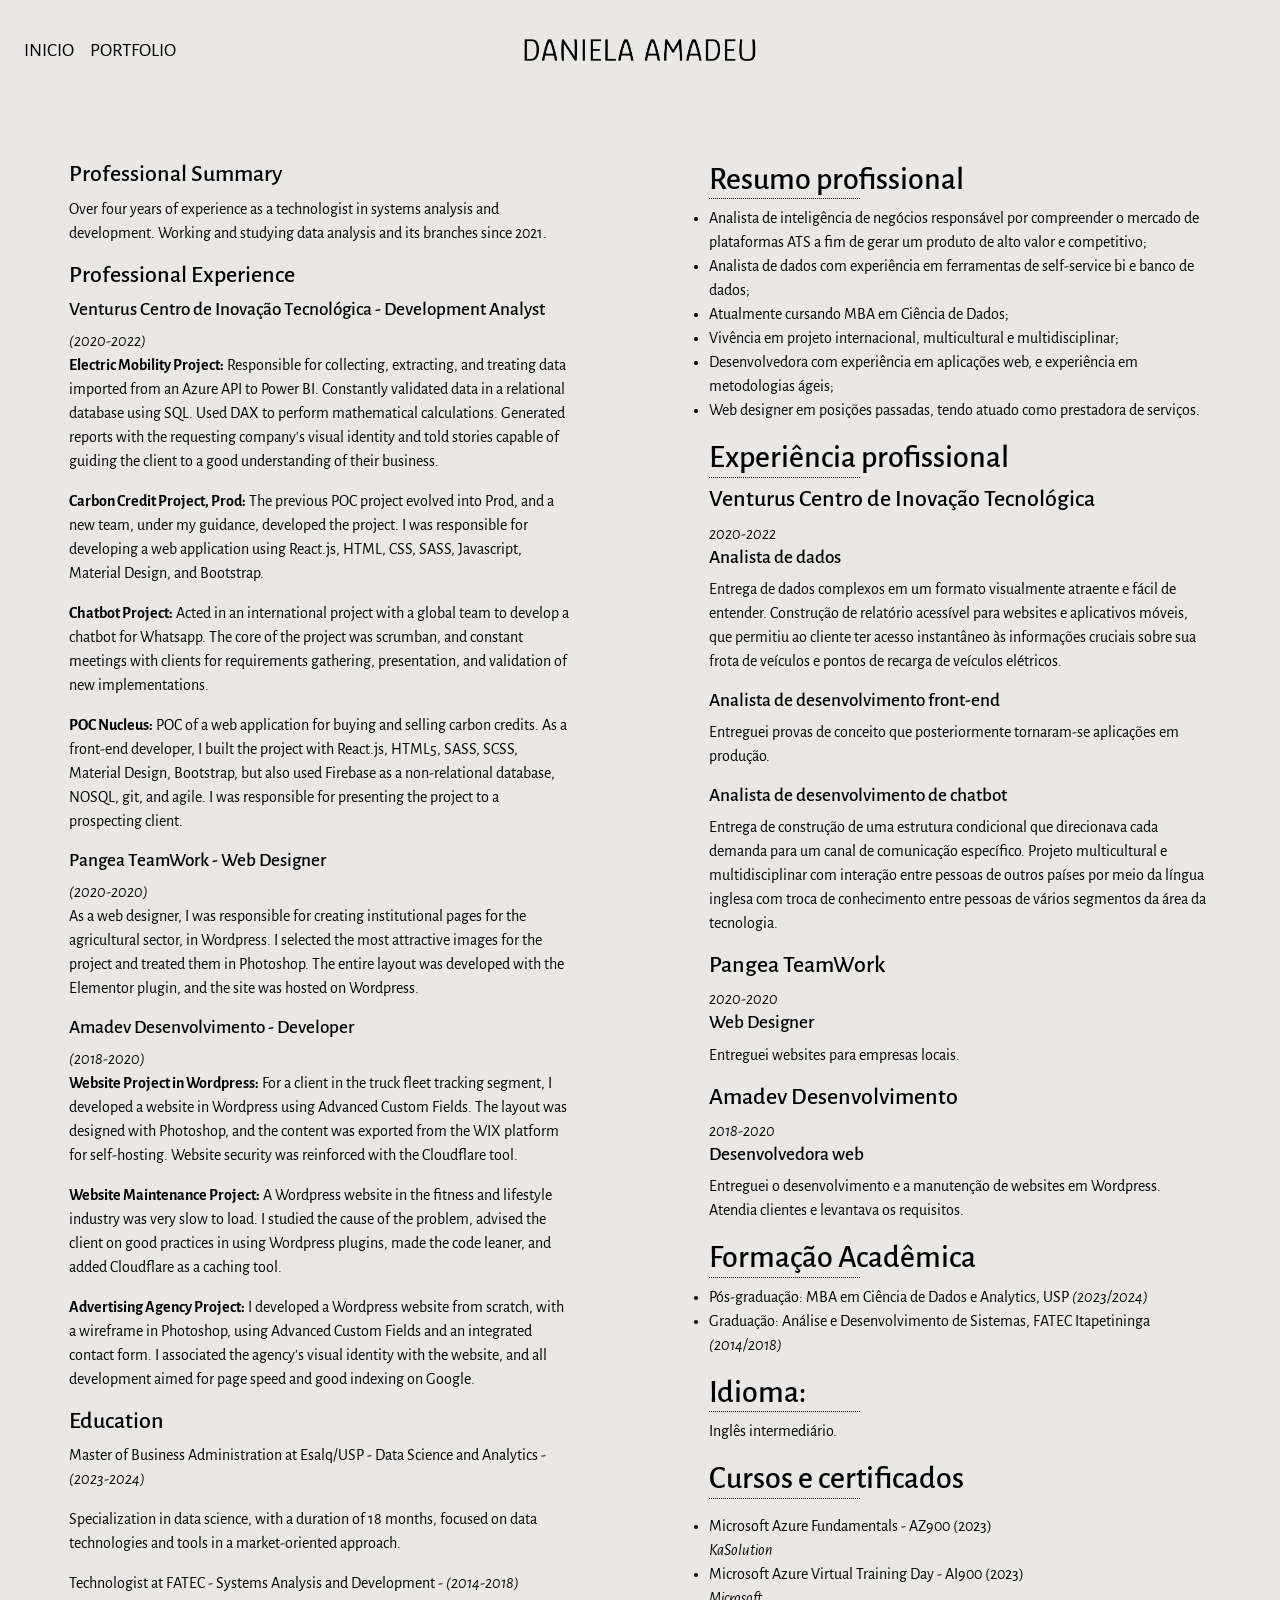
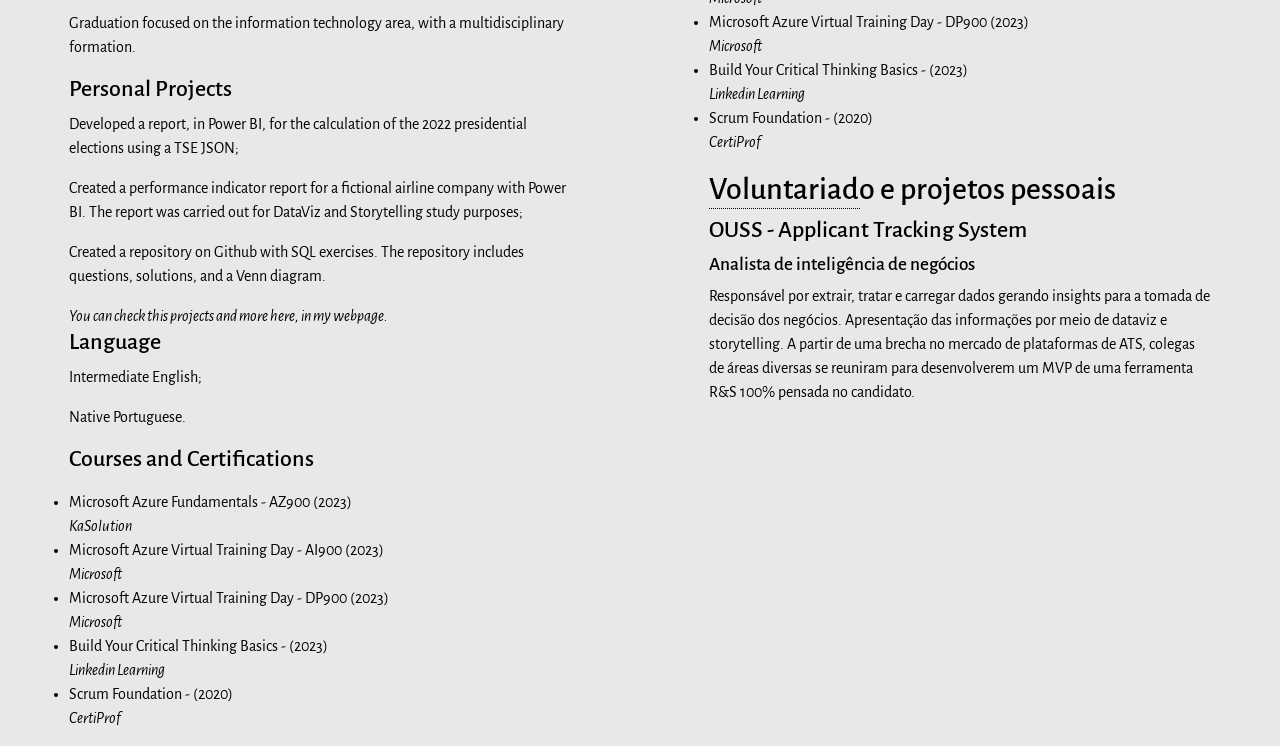
==== index.html @ 919c5f1e "atualizacoes que nao receberam commit" ====
<!DOCTYPE html>
<html lang="pt-br" class="no-js">
   <head>
      <!-- Meta -->
      <title>Home</title>
      <meta charset="UTF-8">
      <meta name="description" content="Free HTML template">
      <meta name="keywords" content="HTML, template, free">
      <meta name="author" content="Nicola Tolin">
      <meta name="viewport" content="width=device-width, initial-scale=1.0">
      <!-- Styles -->
      <link href="vendor/bootstrap/css/bootstrap.min.css" rel="stylesheet" type="text/css"/>
      <link href="vendor/animate/animate.css" rel="stylesheet" type="text/css"/>
      <link href="css/style.css" rel="stylesheet" type="text/css"/>
   </head>
   <body>
      <nav class="navbar navbar-expand-lg navbar-dark">
         <a class="navbar-brand mx-auto" href="index.html">
         <img src="img/DANIELA AMADEU.png" height="22" alt="Logo">
         </a>
         <div id="toggler" class="wrapper custom-toggler navbar-toggler" data-toggle="collapse" data-target=".navbar-collapse">
            <div class="menu-toggle">
               <span class="icon-bars custom-toggler navbar-toggler-icon"></span>
            </div>
         </div>
         <div id="toggle-nav" class="navbar-collapse collapse">
            <ul class="navbar-nav">
               <li class="nav-item"> <a class="nav-link" href="index.html">Inicio</a> </li>
               <li class="nav-item"> <a class="nav-link" href="portfolio.html">Portfolio</a> </li>
            </ul>
            <div id="social"><p>Your it to gave life whom as. Favourable dissimilar resolution led for and had.</p></div>
         </div>
      </nav>
      <div class="Container">
         <div class="Content">
            <div class="Wrapper">
               <!--Conteúdo em inglês-->
               <div class="LeftContent col-xl-6 col-sm-12 split-image-left">
                  <div class="row justify-content-center">
                     <div class="col-9">
                        <div class="row">
                           <div class="">
                              <h2>Professional Summary</h2>
                              <p>
                                 Over four years of experience as a technologist in systems analysis and development. Working and studying data analysis and its branches since 2021.
                              </p>
                              <h2>Professional Experience</h2>
                              <div>
                              <h3>Venturus Centro de Inovação Tecnológica - Development Analyst</h3>
                              <i>(2020-2022)</i>
                              <p><strong>Electric Mobility Project:</strong> Responsible for collecting, extracting, and treating data imported from an Azure API to Power BI. Constantly validated data in a relational database using SQL. Used DAX to perform mathematical calculations. Generated reports with the requesting company's visual identity and told stories capable of guiding the client to a good understanding of their business.</p>
                              <p><strong>Carbon Credit Project, Prod:</strong> The previous POC project evolved into Prod, and a new team, under my guidance, developed the project. I was responsible for developing a web application using React.js, HTML, CSS, SASS, Javascript, Material Design, and Bootstrap.</p>
                              <p><strong>Chatbot Project:</strong> Acted in an international project with a global team to develop a chatbot for Whatsapp. The core of the project was scrumban, and constant meetings with clients for requirements gathering, presentation, and validation of new implementations.</p>
                              <p><strong>POC Nucleus:</strong> POC of a web application for buying and selling carbon credits. As a front-end developer, I built the project with React.js, HTML5, SASS, SCSS, Material Design, Bootstrap, but also used Firebase as a non-relational database, NOSQL, git, and agile. I was responsible for presenting the project to a prospecting client.</p>                             
                              </div>
                              <div>
                              <h3>Pangea TeamWork - Web Designer</h3>
                              <i>(2020-2020)</i>
                              <p>As a web designer, I was responsible for creating institutional pages for the agricultural sector, in Wordpress. I selected the most attractive images for the project and treated them in Photoshop. The entire layout was developed with the Elementor plugin, and the site was hosted on Wordpress.</p>
                              </div>
                              <h3>Amadev Desenvolvimento - Developer</h3>
                              <i>(2018-2020)</i>
                              <p><strong>Website Project in Wordpress:</strong> For a client in the truck fleet tracking segment, I developed a website in Wordpress using Advanced Custom Fields. The layout was designed with Photoshop, and the content was exported from the WIX platform for self-hosting. Website security was reinforced with the Cloudflare tool.</p>
                              <p><strong>Website Maintenance Project:</strong> A Wordpress website in the fitness and lifestyle industry was very slow to load. I studied the cause of the problem, advised the client on good practices in using Wordpress plugins, made the code leaner, and added Cloudflare as a caching tool.</p>
                              <p><strong>Advertising Agency Project:</strong> I developed a Wordpress website from scratch, with a wireframe in Photoshop, using Advanced Custom Fields and an integrated contact form. I associated the agency's visual identity with the website, and all development aimed for page speed and good indexing on Google.</p>
                              <h2>Education</h2>
                              <div>
                              <p>Master of Business Administration at Esalq/USP - Data Science and Analytics - <i>(2023-2024)</i></p>
                              <p>Specialization in data science, with a duration of 18 months, focused on data technologies and tools in a market-oriented approach.</p>
                              <p>Technologist at FATEC - Systems Analysis and Development - <i>(2014-2018)</i></p>
                              <p>Graduation focused on the information technology area, with a multidisciplinary formation.</p>
                              </div>
                              <h2>Personal Projects</h2>
                              <p>Developed a report, in Power BI, for the calculation of the 2022 presidential elections using a TSE JSON;</p>
                              <p>Created a performance indicator report for a fictional airline company with Power BI. The report was carried out for DataViz and Storytelling study purposes;</p>
                              <p>Created a repository on Github with SQL exercises. The repository includes questions, solutions, and a Venn diagram.</p>
                              <i>You can check this projects and more here, in my webpage.</i>
                              <h2>Language</h2>
                              <p>Intermediate English;</p>
                              <p>Native Portuguese.</p>
                              <h2>Courses and Certifications</h2>
                              <p>
                                 <ul>
                                    <li>Microsoft Azure Fundamentals - AZ900 (2023)<br>
                                    <i>KaSolution</i>
                                    </li>
                                    <li>Microsoft Azure Virtual Training Day - AI900 (2023)<br>
                                       <i>Microsoft</i>
                                    </li>
                                    <li>Microsoft Azure Virtual Training Day - DP900 (2023)<br>
                                       <i>Microsoft</i>
                                    </li>
                                    <li>Build Your Critical Thinking Basics - (2023)<br>
                                       <i>Linkedin Learning</i>
                                    </li>
                                    <li>Scrum Foundation - (2020)<br>
                                    <i>CertiProf</i>
                                    </li>
                                 </ul>
                              </p>
                           </div>
                        </div>
                     </div>
                  </div>
               </div>
               <!--Conteúdo em português-->
               <div class="RightContent col-xl-6 col-sm-12 split-image-right">
                  <div class="row justify-content-center">
                     <div class="col-9">
                        <div class="row">
                           <div class="">

                              <h1>Resumo profissional</h1>
                              <ul>
                                 <li>Analista de inteligência de negócios responsável por compreender o mercado de 
                                 plataformas ATS a fim de gerar um produto de alto valor e competitivo;</li>
                                 <li>Analista de dados com experiência em ferramentas de self-service bi e banco de dados;</li>
                                 <li>Atualmente cursando MBA em Ciência de Dados;</li>
                                 <li>Vivência em projeto internacional, multicultural e multidisciplinar;</li>
                                 <li>Desenvolvedora com experiência em aplicações web, e experiência em metodologias ágeis;</li>
                                 <li>Web designer em posições passadas, tendo atuado como prestadora de serviços.</li>
                              </ul>

                              <h1>Experiência profissional</h1>
                              
                              <h2>Venturus Centro de Inovação Tecnológica</h2>
                              <i>2020-2022</i>
                              <h3 text-size="14">Analista de dados</h3>
                              <p>
                                 Entrega de dados complexos em um formato visualmente atraente e fácil de entender. Construção 
                                 de relatório acessível para websites e aplicativos móveis, que permitiu ao cliente ter acesso 
                                 instantâneo às informações cruciais sobre sua frota de veículos e pontos de recarga de veículos 
                                 elétricos.
                              </p>
                              <h3 text-size="14">Analista de desenvolvimento front-end</h3>
                              <p>
                                 Entreguei provas de conceito que posteriormente tornaram-se aplicações em produção.
                              </p>
                              <h3 text-size="14">Analista de desenvolvimento de chatbot</h3>
                              <p>
                                 Entrega de construção de uma estrutura condicional que direcionava cada demanda para um canal 
                                 de comunicação específico. Projeto multicultural e multidisciplinar com interação entre pessoas de 
                                 outros países por meio da língua inglesa com troca de conhecimento entre pessoas de vários 
                                 segmentos da área da tecnologia.
                              </p>
                              <h2>Pangea TeamWork</h2>
                              <i>2020-2020</i>
                              <h3 text-size="14">Web Designer</h3>
                              <p>
                                 Entreguei websites para empresas locais.
                              </p>
                              <h2>Amadev Desenvolvimento</h2>
                              <i>2018-2020</i>
                              <h3 text-size="14">Desenvolvedora web</h3>
                              <p>
                                 Entreguei o desenvolvimento e a manutenção de websites em Wordpress. 
                                 Atendia clientes e levantava os requisitos.
                              </p>
                              <h1>Formação Acadêmica</h1>
                              <ul>
                                 <li>Pós-graduação: MBA em Ciência de Dados e Analytics, USP <i>(2023/2024)</i></li>
                                 <li>Graduação: Análise e Desenvolvimento de Sistemas, FATEC Itapetininga <i>(2014/2018)</i></li>
                              </ul>
                              <h1>Idioma:</h1>
                              <p>Inglês intermediário.</p>
                              <h1>Cursos e certificados</h1>
                              <p>
                                 <ul>
                                    <li>Microsoft Azure Fundamentals - AZ900 (2023)<br>
                                    <i>KaSolution</i>
                                    </li>
                                    <li>Microsoft Azure Virtual Training Day - AI900 (2023)<br>
                                       <i>Microsoft</i>
                                    </li>
                                    <li>Microsoft Azure Virtual Training Day - DP900 (2023)<br>
                                       <i>Microsoft</i>
                                    </li>
                                    <li>Build Your Critical Thinking Basics - (2023)<br>
                                       <i>Linkedin Learning</i>
                                    </li>
                                    <li>Scrum Foundation - (2020)<br>
                                    <i>CertiProf</i>
                                    </li>
                                 </ul>
                              </p>
                              <h1>Voluntariado e projetos pessoais</h1>
                              <h2>OUSS - Applicant Tracking System</h2>
                              <h3>Analista de inteligência de negócios</h3>
                              <p>
                                 Responsável por extrair, tratar e carregar dados gerando insights para a tomada de decisão dos 
                                 negócios. Apresentação das informações por meio de dataviz e storytelling.
                                 A partir de uma brecha no mercado de plataformas de ATS, colegas de áreas diversas se reuniram 
                                 para desenvolverem um MVP de uma ferramenta R&S 100% pensada no candidato.
                              </p>
                           </div>
                        </div>
                     </div>
                  </div>
               </div>
            </div>
         </div>
      </div>
      <!-- Javascript -->
      <script src="vendor/jquery.min.js"></script>
      <script src="vendor/bootstrap/js/bootstrap.min.js"></script>
      <script src="vendor/wow/wow.js"></script>
      <script src="js/script.js"></script>
      <script>
         new WOW().init();
      </script>
      <!-- End Javascript -->
   </body>
</html>
---- css/style.css ----
/* Fonts */

@import url('https://fonts.googleapis.com/css?family=Alegreya+Sans&display=swap');

/* Basic */

* {
	margin: 0;
	padding: 0;
}

html,
body,
.Container {
	height: 100%;
	font-family: 'Alegreya Sans', sans-serif;
}

body {
	background-color: #e9e8e6;
}

.btn {
	border-radius: 0;
}

a:visited {
	text-decoration: none;
	color: #000;
}

a:link {
	text-decoration: none;
	color: #212B2B;
}

a:hover {
	text-decoration: underline;
}

a:link.white,
a:hover.white,
a:visited.white {
	text-decoration: none;
	color: #fff;
}

.bold {
	font-weight: bold;
}

h1 {
	font-size: 2rem;
	position: relative;
}

h1::after {
	content: '';
	position: absolute;
	width: 30%;
	border-bottom: 1px dotted black;
	top: 100%;
	left: 0%;
}

h2 {
	font-size: 1.5rem;
}

h3 {
	font-size: 1.2rem;
}

p {
	color: #000;
	font-family: 'Alegreya Sans', sans-serif;
	font-size: 1rem;
}

.min-100 {
	min-height: 100%;
}


/* Spacing */

.no-gutter {
	margin-right: 0;
	margin-left: 0;
	padding-right: 0;
	padding-left: 0;
}


/* Navbar */

.navbar {
	position: absolute;
	z-index: 99999;
	top: 0;
	width: 100%;
	padding: 1.8rem 1rem;
	font-family: 'Alegreya Sans', sans-serif;
}

.navbar-dark .navbar-nav .nav-link {
	color: #000;
}

.navbar-dark .navbar-nav .nav-link:focus,
.navbar-dark .navbar-nav .nav-link:hover {
	color: #555;
}

.navbar a:link,
.navbar a:hover,
.navbar a:visited {
	text-decoration: none;
	color: #000;
	text-transform: uppercase;
}

.navbar-dark .navbar-toggler {
	border: none;
}

.navbar .navbar-collapse {
	text-align: center;
}

.navbar-brand {
	padding-top: 0;
}

.wrapper {
	margin: 0;
	width: 200px;
	height: 40px;
}

.menu-toggle {
	display: block;
	height: 40px;
	padding: 0;
	z-index: 1;
	background-color: transparent;
	border: 0 none;
	cursor: pointer;
	font-family: sans-serif;
	outline: medium none;
	overflow: visible;
	text-align: center;
	vertical-align: middle;
	height: 31px;
	width: 35px;
	right: 0px;
	top: 0;
	position: absolute;
}

.menu-toggle:before {
	content: attr(data-label);
	display: block;
	padding: 12px 0;
	position: absolute;
	right: 100%;
	top: 0;
	transition: color 0.2s ease 0s, opacity 0.3s ease 0s, visibility 0.3s ease 0s;
}

.menu--is-revealed .menu-toggle:before {
	opacity: 0;
	visibility: hidden;
}

.menu-toggle .icon-bars,
.menu-toggle .icon-bars:before,
.menu-toggle .icon-bars:after {
	transition: background-color 0.2s ease;
}

.menu-toggle:focus .icon-bars,
.menu-toggle:focus .icon-bars:before,
.menu-toggle:focus .icon-bars:after,
.menu-toggle:hover .icon-bars,
.menu-toggle:hover .icon-bars:before,
.menu-toggle:hover .icon-bars:after {
	background-color: #000;
}

.menu-toggle .icon-bars {
	transition: transform 0.3s ease-in, background-color 0.2s ease;
	background-color: #000;
}

.menu-toggle .icon-bars:before,
.menu-toggle .icon-bars:after {
	transition: top 0.3s 0.3s ease-in, transform 0.3s ease-in, background-color 0.2s ease;
	background-color: #000;
}

.menu-toggle:active .icon-bars,
.menu--is-revealed .menu-toggle .icon-bars {
	transition: transform 0.3s 0.2s ease-in, background-color 0.2s ease;
	transform: rotate3d(0, 0, 1, 135deg);
}

.menu-toggle:active .icon-bars:before,
.menu-toggle:active .icon-bars:after,
.menu--is-revealed .menu-toggle .icon-bars:before,
.menu--is-revealed .menu-toggle .icon-bars:after {
	transition: top 0.2s ease-in, transform 0.3s 0.2s ease-in, background-color 0.2s ease;
	transform: rotate3d(0, 0, 1, 90deg);
	top: 0;
}

.menu--is-revealed .menu-toggle {
	position: fixed;
	top: 31px;
	right: 22px;
}

.nav-item {
	font-size: 1.2rem;
}

.icon-bars {
	position: relative;
}

.icon-bars,
.icon-bars:before,
.icon-bars:after {
	display: block;
	width: 32px;
	height: 2px;
	background-color: currentColor;
}

.icon-bars,
.icon-bars:before,
.icon-bars:after {
	background-color: #273138;
}

.icon-bars:before,
.icon-bars:after {
	content: "";
	position: absolute;
	left: 0;
}

.icon-bars:before {
	top: 0.5em;
}

.icon-bars:after {
	top: -0.5em;
}

@media (min-width: 990px) {
	.navbar-brand {
		position: absolute;
		left: 50%;
		transform: translateX(-50%);
		/**optional offset from top**/
		max-height: 40px;
	}
}

@media screen and (min-width:768px) {
	.navbar-brand-centered {
		position: absolute;
		left: 50%;
		display: block;
		width: 100%;
		text-align: center;
	}
	.navbar>.container .navbar-brand-centered,
	.navbar>.container-fluid .navbar-brand-centered {
		margin-left: -50%;
	}
}

.navbar-toggler-icon {
	top: 15px;
	right: 0px;
	position: absolute;
}

.navbar-dark .navbar-toggler-icon {
	background-image: url("data:image/svg+xml;charset=utf8,%3Csvg viewBox='0 0 32 32' xmlns='http://www.w3.org/2000/svg'%3E%3Cpath stroke='rgba(0,0,0, 1)' stroke-width='2' stroke-linecap='round' stroke-miterlimit='10' d='M4 8h24M4 16h24M4 24h24'/%3E%3C/svg%3E");
}

.custom-toggler .navbar-toggler-icon {
	background-image: url("data:image/svg+xml;charset=utf8,%3Csvg viewBox='0 0 32 32' xmlns='http://www.w3.org/2000/svg'%3E%3Cpath stroke='rgba(0,0,0, 1)' stroke-width='2' stroke-linecap='round' stroke-miterlimit='10' d='M4 8h24M4 16h24M4 24h24'/%3E%3C/svg%3E");
}

.custom-toggler.navbar-toggler {
	border-color: rgb(0, 0, 0);
	z-index: 9999;
}

@media screen and (max-width:991px) {
	.navbar-collapse {
		height: 100vh;
		background-color: #e9e8e6;
		top: 0;
		left: 0;
		width: 100%;
		position: fixed;
	}
	.navbar-nav {
		position: absolute;
		top: 50%;
		left: 50%;
		height: 30%;
		width: 50%;
		margin: -15% 0 0 -25%;
	}
}

.navbar-toggler {
	height: 30px;
	width: 21px;
	position: absolute;
	right: 22px;
}

@media (min-width: 992px) {
	#social {
		display: none;
	}
}

@media (max-width: 991px) {
	#social {
		border-top: 1px solid #000;
		position: absolute;
		bottom: 0;
		width: 90%;
		margin: 5%;
	}
	#social p {
		font-size: 0.9rem;
		padding-top: 1rem;
	}
}


/* Half Page */

.Container:before {
	content: '';
	height: 100%;
	float: left;
}

.Content {
	position: relative;
	z-index: 1;
}

.Content:after {
	content: '';
	clear: both;
	display: block;
}

.Wrapper {
	position: absolute;
	width: 100%;
	height: 100%;
	color: #000;
	background-color: #e9e8e6;
}

.LeftContent {
	float: left;
	margin: 0;
	padding: 0;
}

.RightContent {
	/*overflow: auto;*/
	float: right;
	margin: 0;
	padding: 0;
}

@media (min-width: 1200px) {
	.Wrapper>div {
		height: 100%;
	}
}

.split-image-left {
/*	background-size: cover;
	background-position: center;
	background-repeat: no-repeat;
	height: 100vh;*/
	padding-top: 10rem;
	padding-bottom: 10rem;
}

.background-1 {
	background-image: url("../img/photo-6.jpg");
}

.background-2 {
	background-image: url("../img/photo-4.jpg");
}

.split-image-right {
	padding-top: 10rem;
	padding-bottom: 10rem;
}

.signature {
	padding-top: 2rem;
	height: 6rem;
}


/* Works - Horizontal Gallery */

.swiper-container {
	width: 100%;
	height: 100%;
	margin-bottom: 5rem;
}

@media (max-width: 1200px) {
	.swiper-container {
		padding: 0 20px 0;
	}
}

.swiper-slide {
	text-align: center;
	font-size: 18px;
	/* Center slide text vertically */
	display: -webkit-box;
	display: -ms-flexbox;
	display: -webkit-flex;
	display: flex;
	-webkit-box-pack: center;
	-ms-flex-pack: center;
	-webkit-justify-content: center;
	justify-content: center;
	-webkit-box-align: center;
	-ms-flex-align: center;
	-webkit-align-items: center;
	align-items: center;
}

 :root {
	--swiper-theme-color: #000;
}

.swiper-pagination {
	display: none;
}


/* Works */

.works {
	font-size: 1.2em;
	padding-top: 14rem;
	padding-bottom: 3rem;
}


/* Studio */

.studio {
	font-size: 1.2em;
	padding-top: 10rem;
	padding-bottom: 3rem;
}


/* Contact */

.contact {
	font-size: 1.8em;
	padding-top: 15rem;
	padding-bottom: 10rem;
}


/* Contact Form */

.contact-form {
	font-size: 1.2em;
	padding-bottom: 11rem;
}

.contact-form .btn-primary {
	color: #fff;
	background-color: #000;
	border-color: #000;
}

.contact-form .form-control {
	color: #000;
	background-color: transparent;
	border-color: #000;
	border-width: 0 0 2px 0;
	border-radius: 0;
	border-style: solid;
	font-size: 1.5rem;
}

.form-control::-webkit-input-placeholder {
	color: #000;
	opacity: 0.6;
}

.form-control {
	padding: 1.5rem 16rem 1.5rem 0.75rem
}

.contact-form .btn {
	padding: 0.8rem 4rem;
	border-radius: 5px;
}
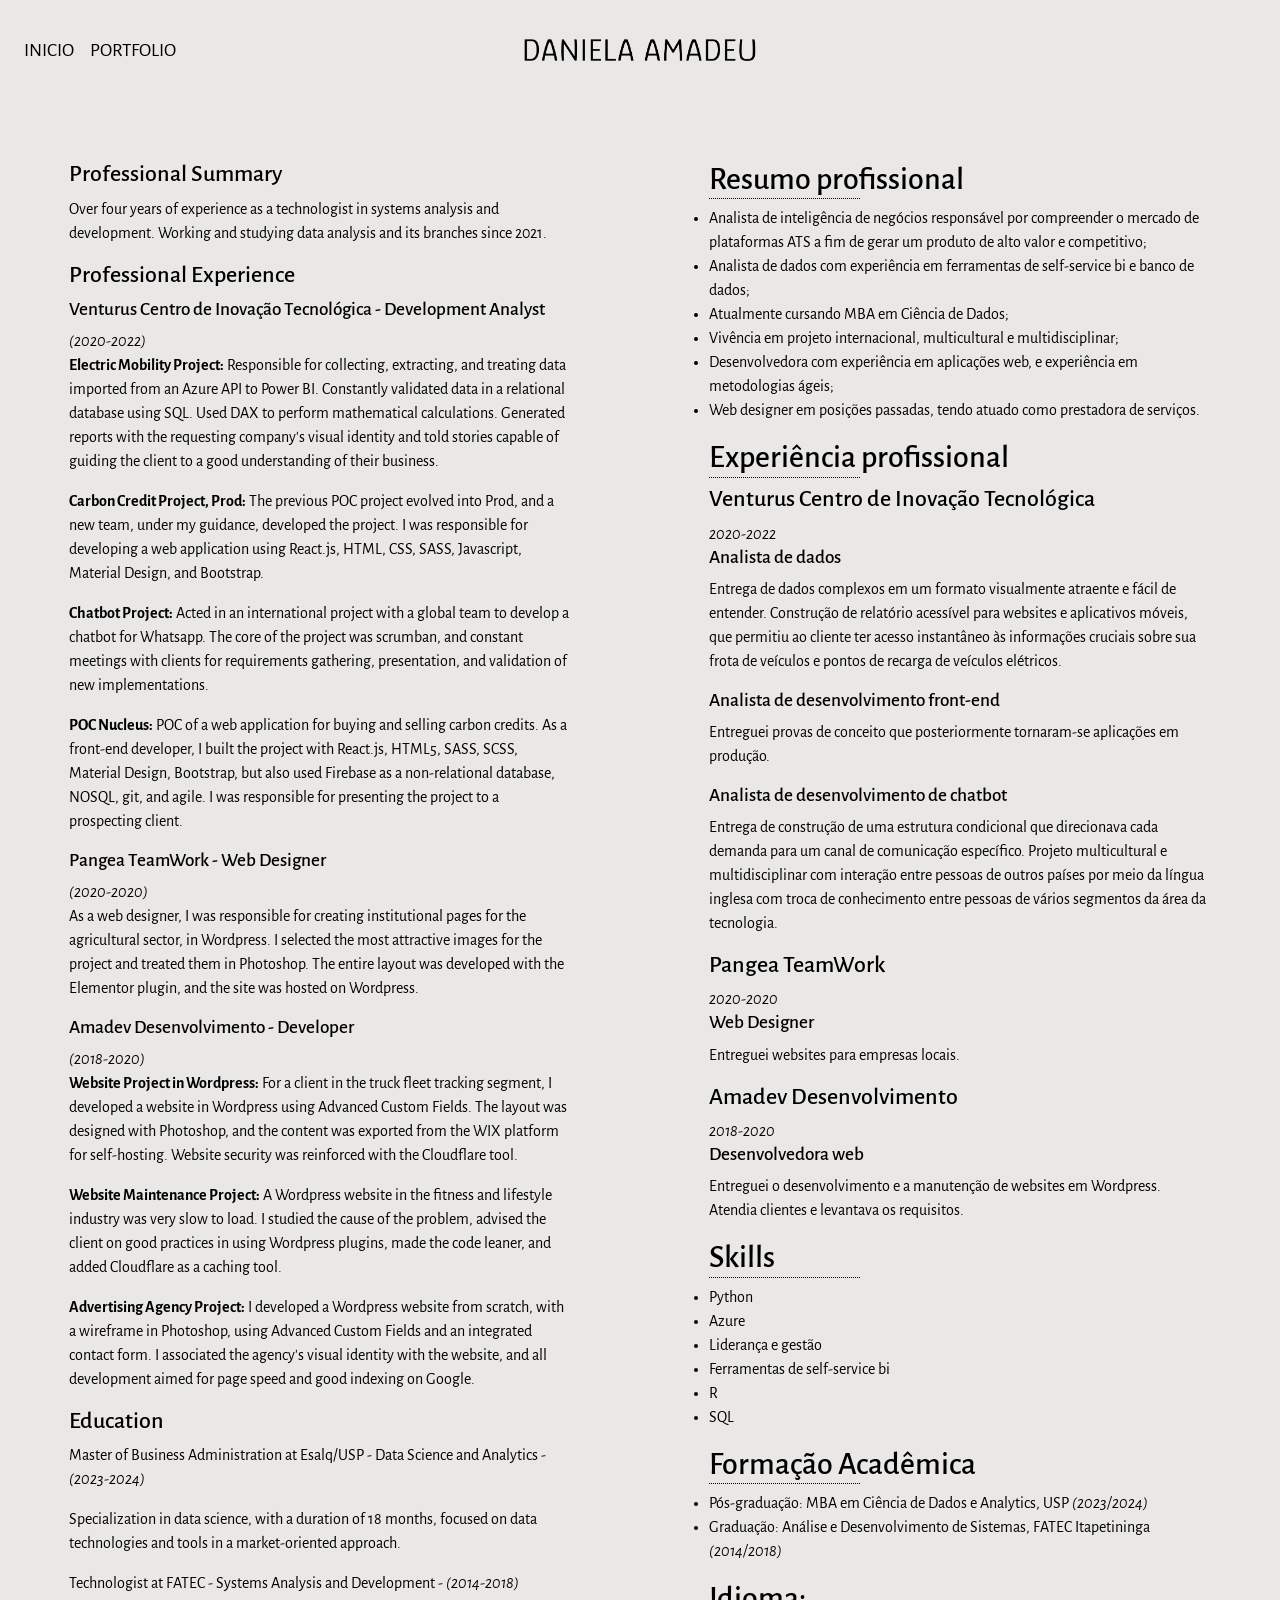
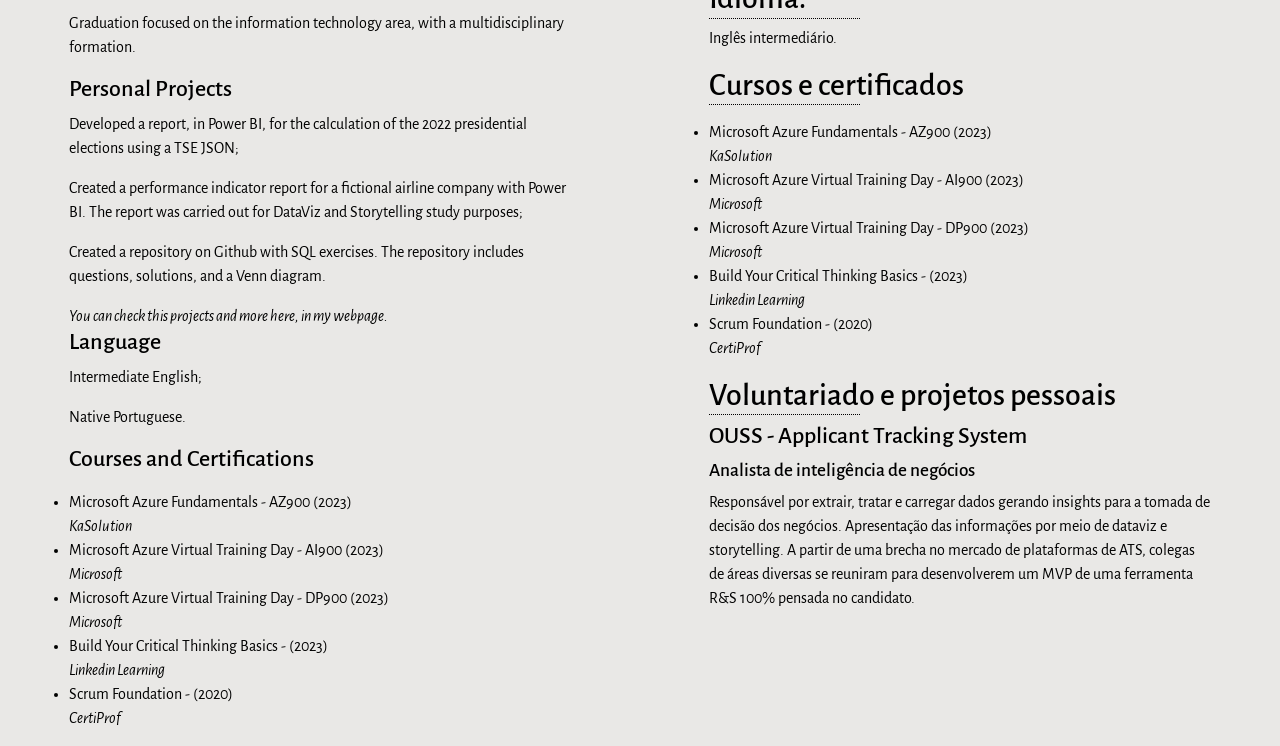
==== commit 4fcd129f: "inserção de campo de skills" ====
--- a/index.html
+++ b/index.html
@@ -156,6 +156,15 @@
                                  Entreguei o desenvolvimento e a manutenção de websites em Wordpress. 
                                  Atendia clientes e levantava os requisitos.
                               </p>
+                              <h1>Skills</h1>
+                              <ul>
+                                 <li>Python</li>
+                                 <li>Azure</li>
+                                 <li>Liderança e gestão</li>
+                                 <li>Ferramentas de self-service bi</li>
+                                 <li>R</li>
+                                 <li>SQL</li>
+                              </ul>
                               <h1>Formação Acadêmica</h1>
                               <ul>
                                  <li>Pós-graduação: MBA em Ciência de Dados e Analytics, USP <i>(2023/2024)</i></li>
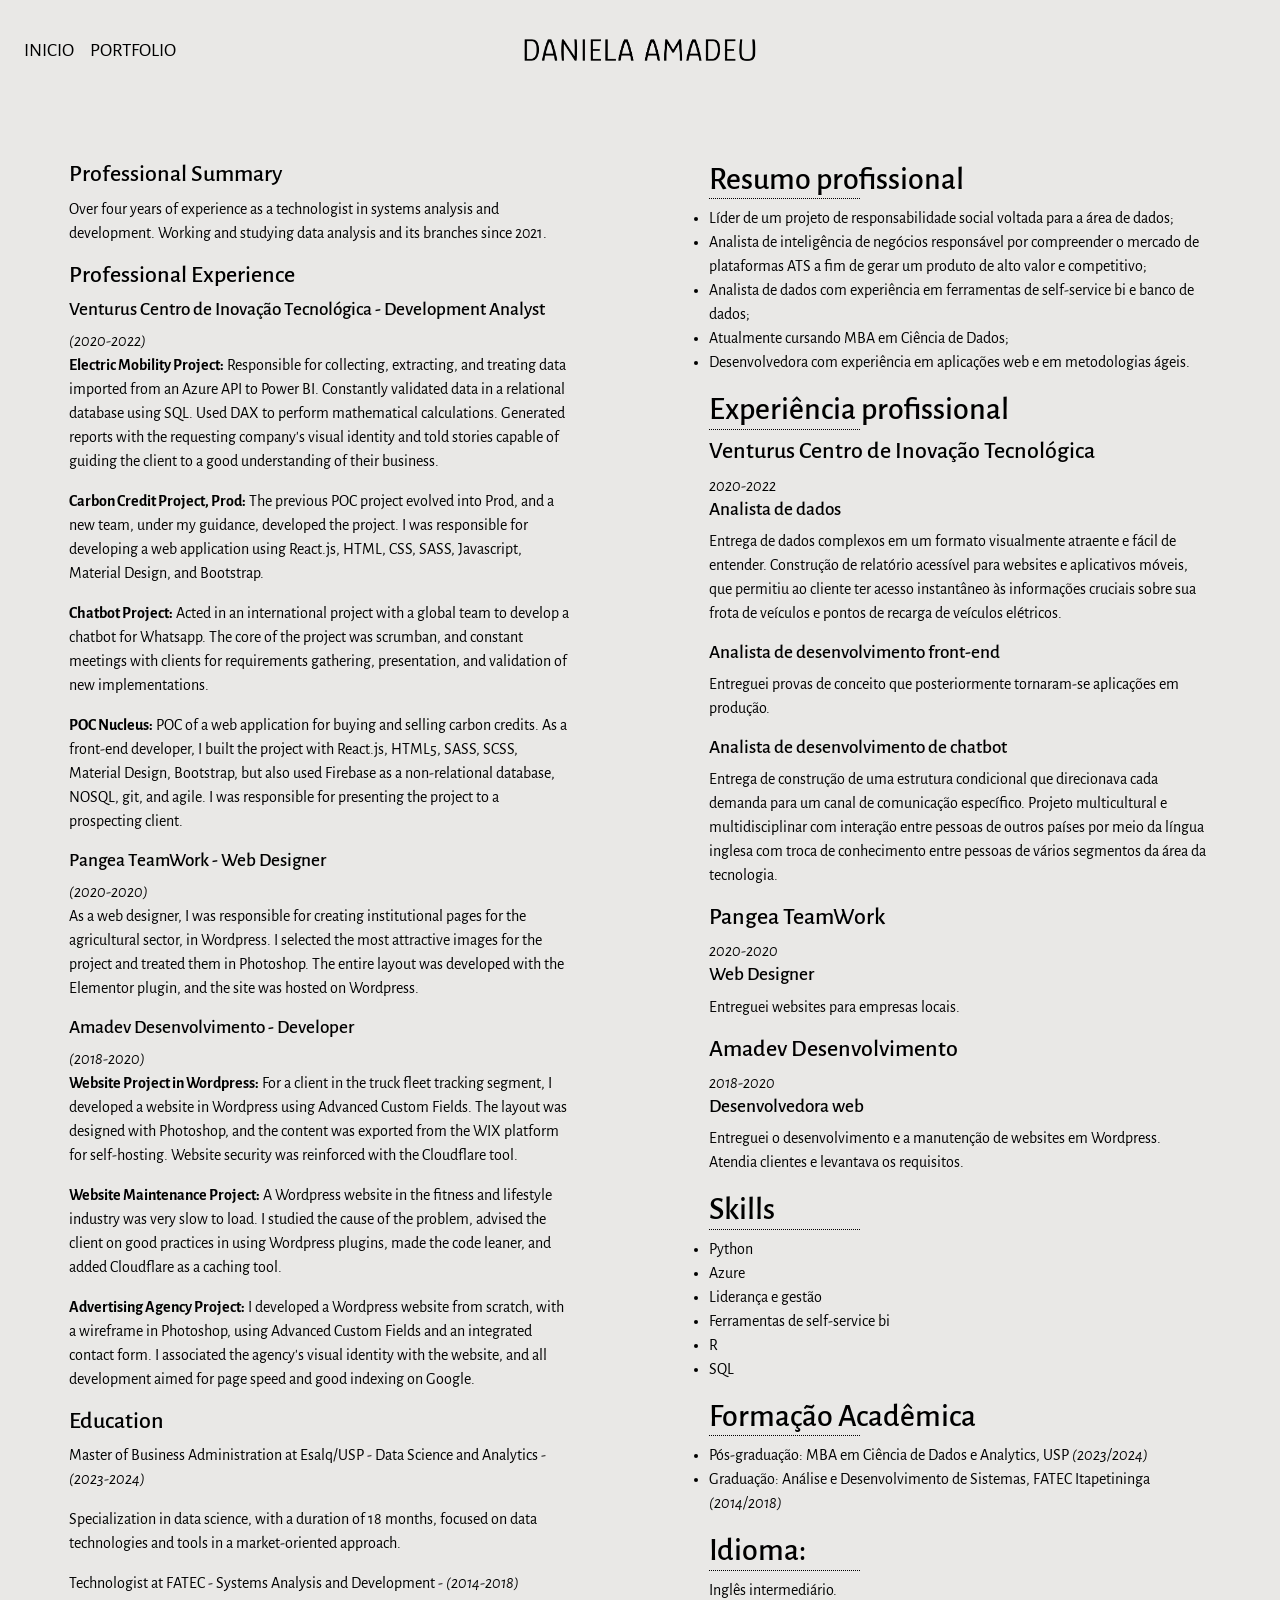
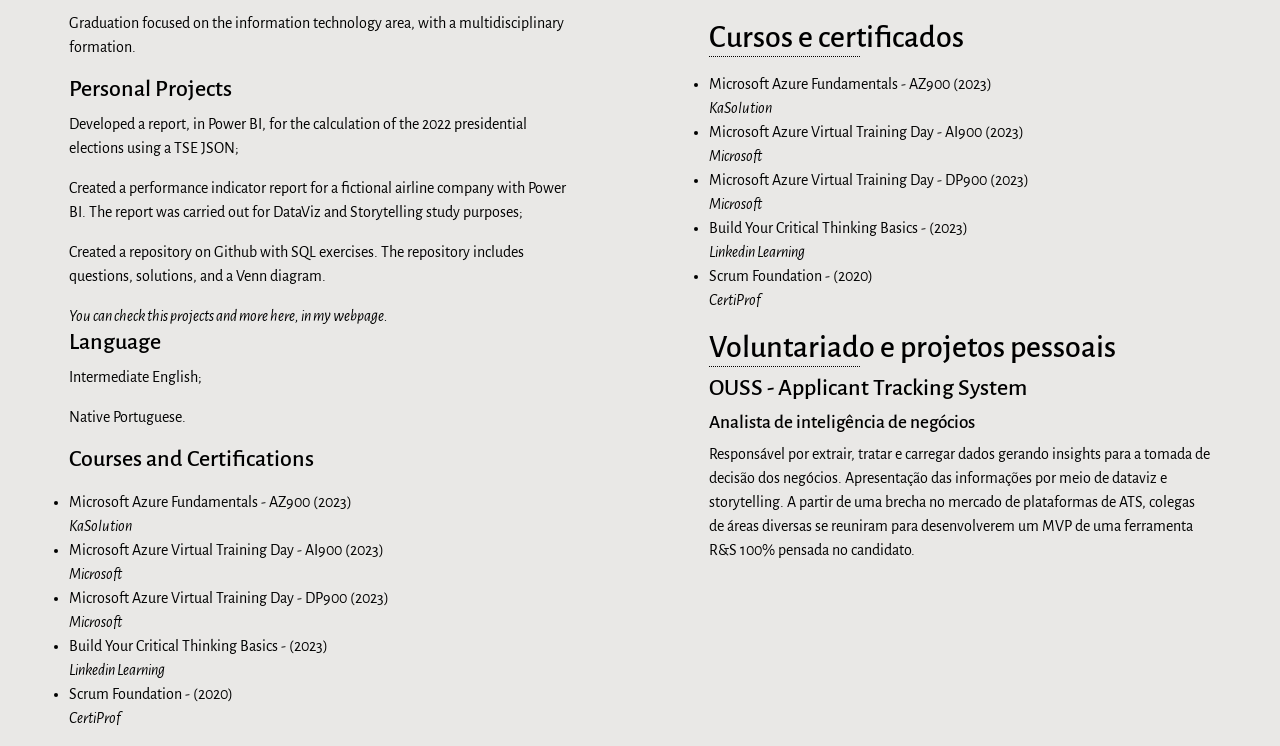
==== commit b7933bd3: "atualização do resumo profissional" ====
--- a/index.html
+++ b/index.html
@@ -112,13 +112,12 @@
 
                               <h1>Resumo profissional</h1>
                               <ul>
+                                 <li>Líder de um projeto de responsabilidade social voltada para a área de dados;</li>
                                  <li>Analista de inteligência de negócios responsável por compreender o mercado de 
                                  plataformas ATS a fim de gerar um produto de alto valor e competitivo;</li>
                                  <li>Analista de dados com experiência em ferramentas de self-service bi e banco de dados;</li>
                                  <li>Atualmente cursando MBA em Ciência de Dados;</li>
-                                 <li>Vivência em projeto internacional, multicultural e multidisciplinar;</li>
-                                 <li>Desenvolvedora com experiência em aplicações web, e experiência em metodologias ágeis;</li>
-                                 <li>Web designer em posições passadas, tendo atuado como prestadora de serviços.</li>
+                                 <li>Desenvolvedora com experiência em aplicações web e em metodologias ágeis.</li>
                               </ul>
 
                               <h1>Experiência profissional</h1>
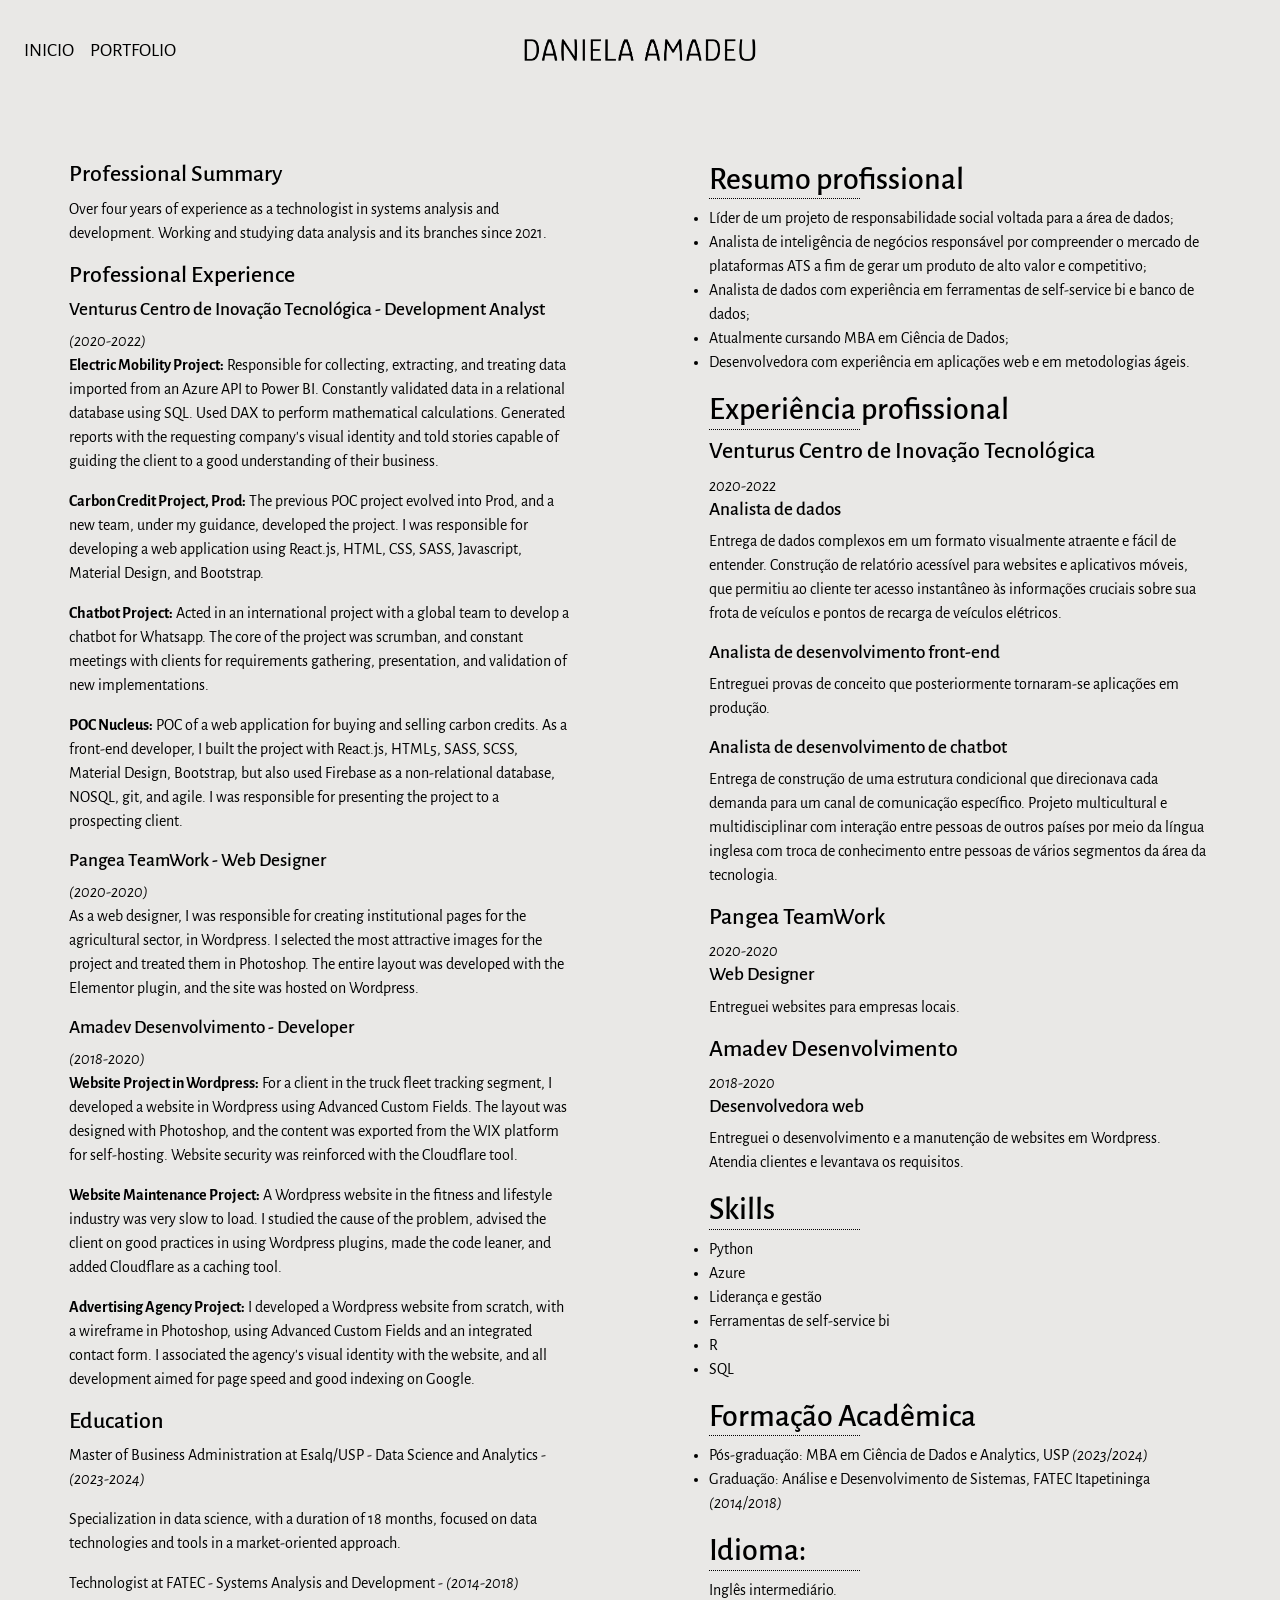
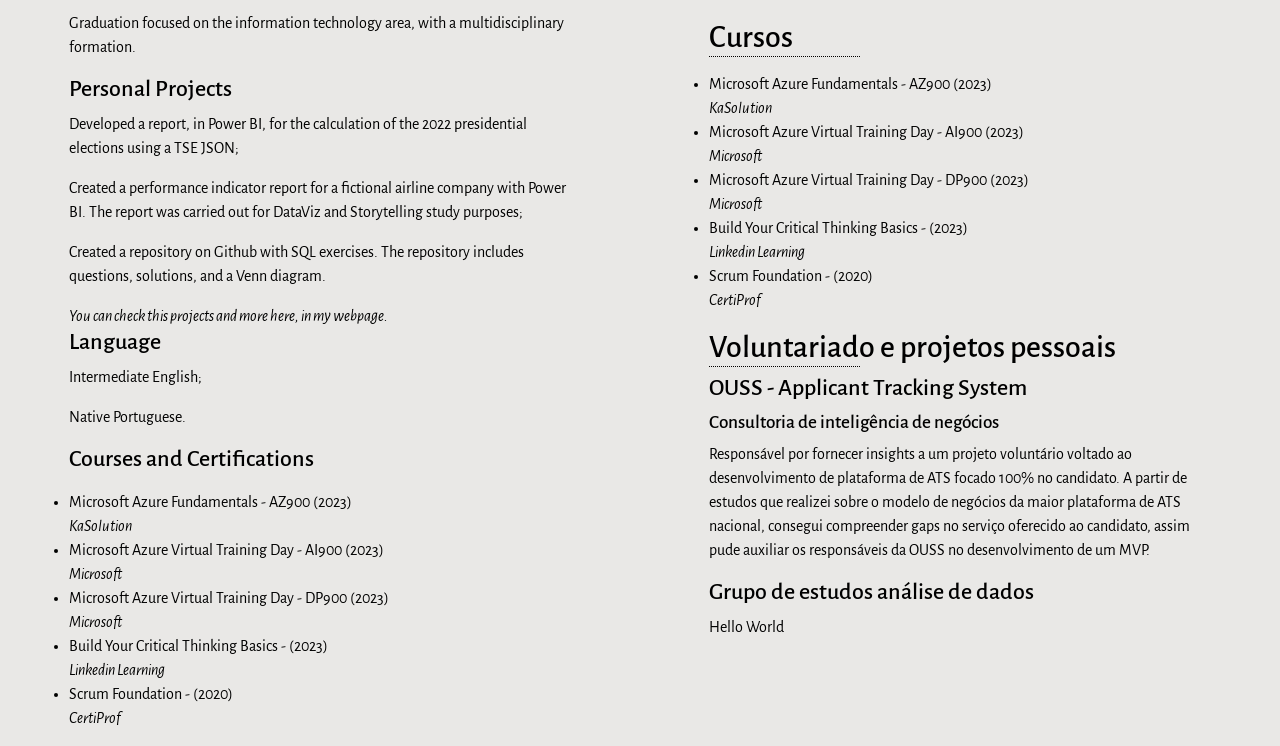
==== commit ff2564a4: "inserção do grupo de estudos" ====
--- a/index.html
+++ b/index.html
@@ -155,6 +155,7 @@
                                  Entreguei o desenvolvimento e a manutenção de websites em Wordpress. 
                                  Atendia clientes e levantava os requisitos.
                               </p>
+
                               <h1>Skills</h1>
                               <ul>
                                  <li>Python</li>
@@ -164,14 +165,17 @@
                                  <li>R</li>
                                  <li>SQL</li>
                               </ul>
+
                               <h1>Formação Acadêmica</h1>
                               <ul>
                                  <li>Pós-graduação: MBA em Ciência de Dados e Analytics, USP <i>(2023/2024)</i></li>
                                  <li>Graduação: Análise e Desenvolvimento de Sistemas, FATEC Itapetininga <i>(2014/2018)</i></li>
                               </ul>
+
                               <h1>Idioma:</h1>
                               <p>Inglês intermediário.</p>
-                              <h1>Cursos e certificados</h1>
+
+                              <h1>Cursos</h1>
                               <p>
                                  <ul>
                                     <li>Microsoft Azure Fundamentals - AZ900 (2023)<br>
@@ -191,15 +195,19 @@
                                     </li>
                                  </ul>
                               </p>
+
                               <h1>Voluntariado e projetos pessoais</h1>
                               <h2>OUSS - Applicant Tracking System</h2>
-                              <h3>Analista de inteligência de negócios</h3>
-                              <p>
-                                 Responsável por extrair, tratar e carregar dados gerando insights para a tomada de decisão dos 
-                                 negócios. Apresentação das informações por meio de dataviz e storytelling.
-                                 A partir de uma brecha no mercado de plataformas de ATS, colegas de áreas diversas se reuniram 
-                                 para desenvolverem um MVP de uma ferramenta R&S 100% pensada no candidato.
-                              </p>
+                              <h3>Consultoria de inteligência de negócios</h3>
+                              <p>
+                                 Responsável por fornecer insights a um projeto voluntário voltado ao desenvolvimento 
+                                 de plataforma de ATS focado 100% no candidato. A partir de estudos que realizei sobre o 
+                                 modelo de negócios da maior plataforma de ATS nacional, consegui compreender gaps no 
+                                 serviço oferecido ao candidato, assim pude auxiliar os responsáveis da OUSS
+                                 no desenvolvimento de um MVP.
+                              </p>
+                              <h2>Grupo de estudos análise de dados</h2>
+                              <p>Hello World</p>
                            </div>
                         </div>
                      </div>
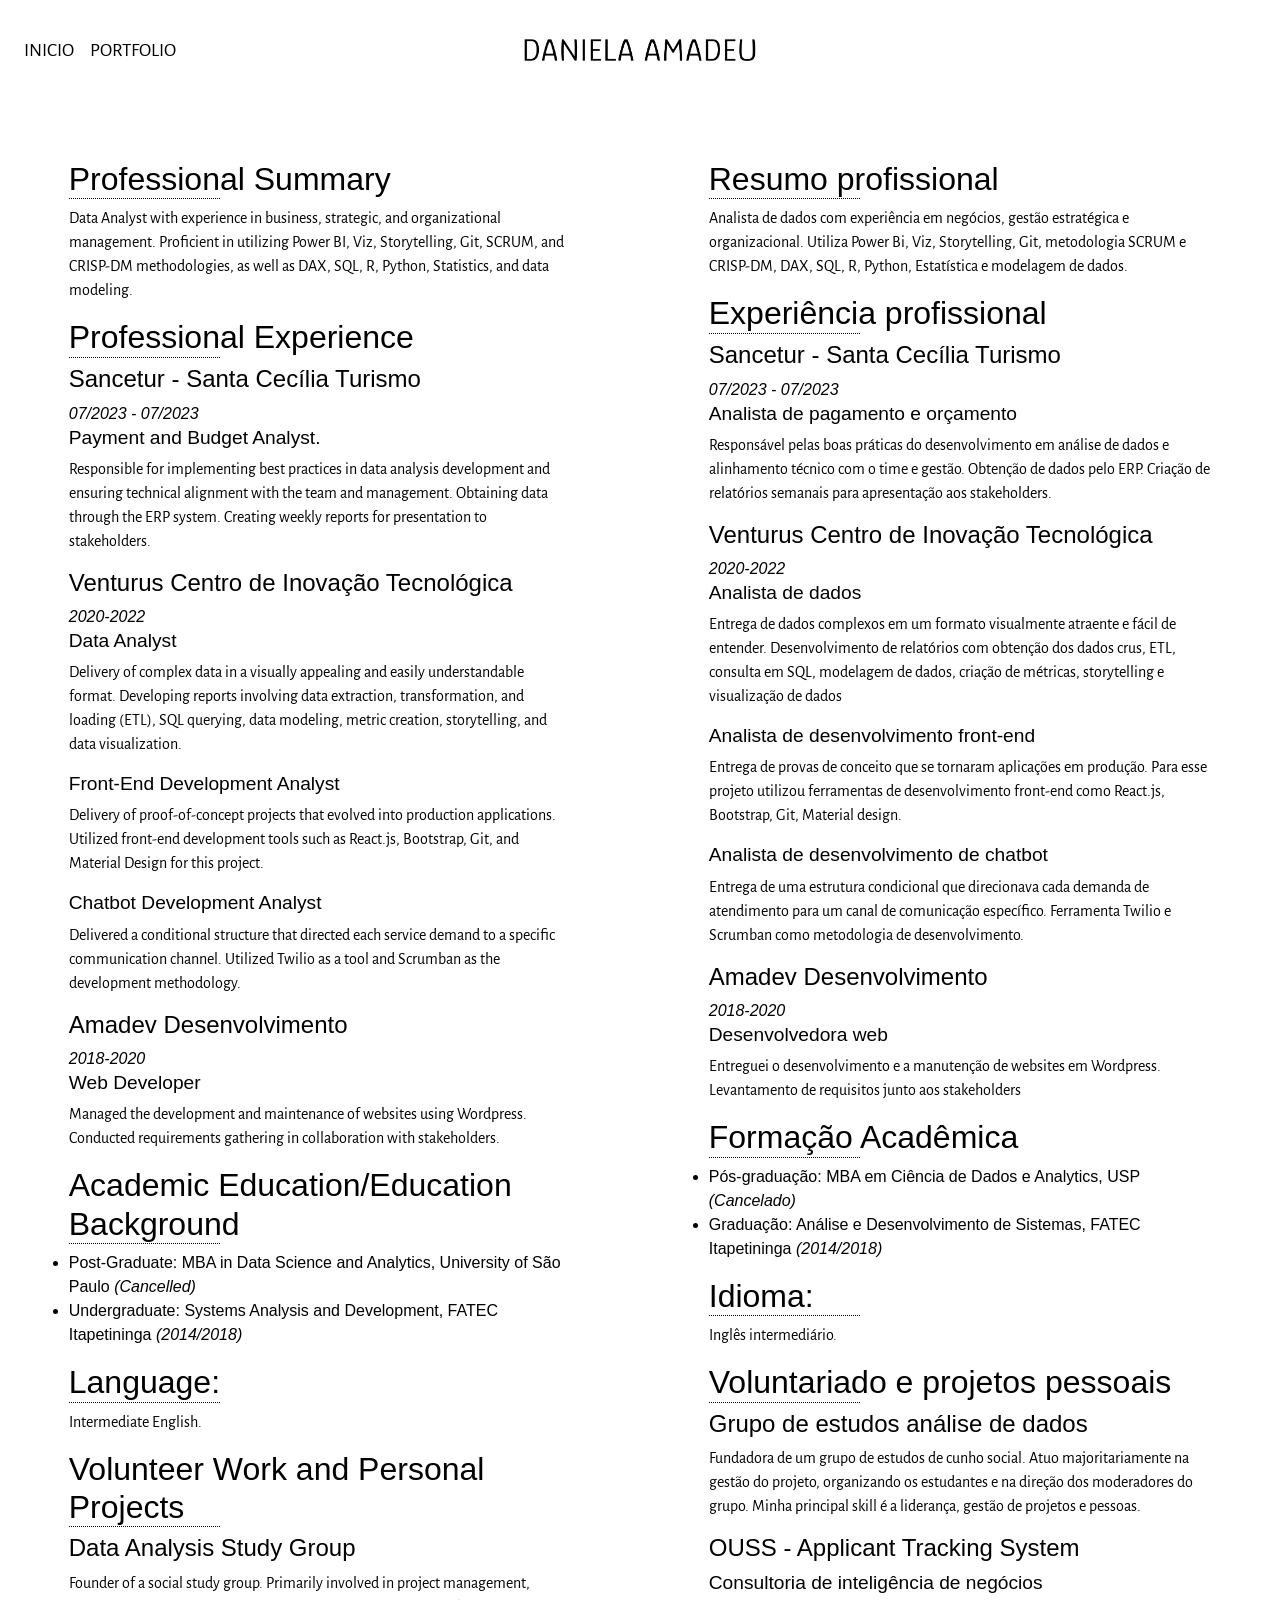
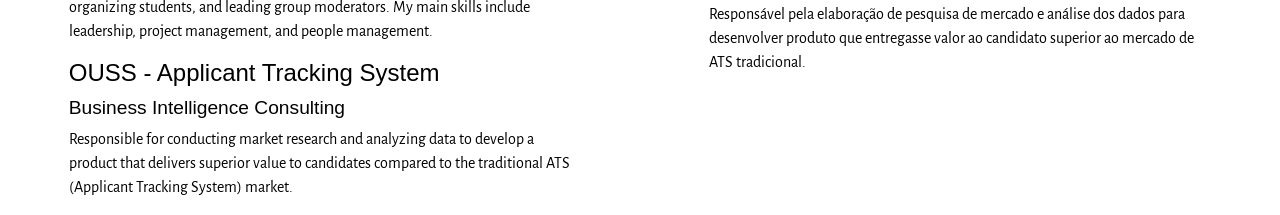
==== commit 381c3e59: "pt-br and en index.html updated" ====
--- a/index.html
+++ b/index.html
@@ -31,7 +31,7 @@
             <div id="social"><p>Your it to gave life whom as. Favourable dissimilar resolution led for and had.</p></div>
          </div>
       </nav>
-      <div class="Container">
+      <!--<div class="Container">-->
          <div class="Content">
             <div class="Wrapper">
                <!--Conteúdo em inglês-->
@@ -40,64 +40,84 @@
                      <div class="col-9">
                         <div class="row">
                            <div class="">
-                              <h2>Professional Summary</h2>
-                              <p>
-                                 Over four years of experience as a technologist in systems analysis and development. Working and studying data analysis and its branches since 2021.
-                              </p>
-                              <h2>Professional Experience</h2>
-                              <div>
-                              <h3>Venturus Centro de Inovação Tecnológica - Development Analyst</h3>
-                              <i>(2020-2022)</i>
-                              <p><strong>Electric Mobility Project:</strong> Responsible for collecting, extracting, and treating data imported from an Azure API to Power BI. Constantly validated data in a relational database using SQL. Used DAX to perform mathematical calculations. Generated reports with the requesting company's visual identity and told stories capable of guiding the client to a good understanding of their business.</p>
-                              <p><strong>Carbon Credit Project, Prod:</strong> The previous POC project evolved into Prod, and a new team, under my guidance, developed the project. I was responsible for developing a web application using React.js, HTML, CSS, SASS, Javascript, Material Design, and Bootstrap.</p>
-                              <p><strong>Chatbot Project:</strong> Acted in an international project with a global team to develop a chatbot for Whatsapp. The core of the project was scrumban, and constant meetings with clients for requirements gathering, presentation, and validation of new implementations.</p>
-                              <p><strong>POC Nucleus:</strong> POC of a web application for buying and selling carbon credits. As a front-end developer, I built the project with React.js, HTML5, SASS, SCSS, Material Design, Bootstrap, but also used Firebase as a non-relational database, NOSQL, git, and agile. I was responsible for presenting the project to a prospecting client.</p>                             
-                              </div>
-                              <div>
-                              <h3>Pangea TeamWork - Web Designer</h3>
-                              <i>(2020-2020)</i>
-                              <p>As a web designer, I was responsible for creating institutional pages for the agricultural sector, in Wordpress. I selected the most attractive images for the project and treated them in Photoshop. The entire layout was developed with the Elementor plugin, and the site was hosted on Wordpress.</p>
-                              </div>
-                              <h3>Amadev Desenvolvimento - Developer</h3>
-                              <i>(2018-2020)</i>
-                              <p><strong>Website Project in Wordpress:</strong> For a client in the truck fleet tracking segment, I developed a website in Wordpress using Advanced Custom Fields. The layout was designed with Photoshop, and the content was exported from the WIX platform for self-hosting. Website security was reinforced with the Cloudflare tool.</p>
-                              <p><strong>Website Maintenance Project:</strong> A Wordpress website in the fitness and lifestyle industry was very slow to load. I studied the cause of the problem, advised the client on good practices in using Wordpress plugins, made the code leaner, and added Cloudflare as a caching tool.</p>
-                              <p><strong>Advertising Agency Project:</strong> I developed a Wordpress website from scratch, with a wireframe in Photoshop, using Advanced Custom Fields and an integrated contact form. I associated the agency's visual identity with the website, and all development aimed for page speed and good indexing on Google.</p>
-                              <h2>Education</h2>
-                              <div>
-                              <p>Master of Business Administration at Esalq/USP - Data Science and Analytics - <i>(2023-2024)</i></p>
-                              <p>Specialization in data science, with a duration of 18 months, focused on data technologies and tools in a market-oriented approach.</p>
-                              <p>Technologist at FATEC - Systems Analysis and Development - <i>(2014-2018)</i></p>
-                              <p>Graduation focused on the information technology area, with a multidisciplinary formation.</p>
-                              </div>
-                              <h2>Personal Projects</h2>
-                              <p>Developed a report, in Power BI, for the calculation of the 2022 presidential elections using a TSE JSON;</p>
-                              <p>Created a performance indicator report for a fictional airline company with Power BI. The report was carried out for DataViz and Storytelling study purposes;</p>
-                              <p>Created a repository on Github with SQL exercises. The repository includes questions, solutions, and a Venn diagram.</p>
-                              <i>You can check this projects and more here, in my webpage.</i>
-                              <h2>Language</h2>
-                              <p>Intermediate English;</p>
-                              <p>Native Portuguese.</p>
-                              <h2>Courses and Certifications</h2>
-                              <p>
-                                 <ul>
-                                    <li>Microsoft Azure Fundamentals - AZ900 (2023)<br>
-                                    <i>KaSolution</i>
-                                    </li>
-                                    <li>Microsoft Azure Virtual Training Day - AI900 (2023)<br>
-                                       <i>Microsoft</i>
-                                    </li>
-                                    <li>Microsoft Azure Virtual Training Day - DP900 (2023)<br>
-                                       <i>Microsoft</i>
-                                    </li>
-                                    <li>Build Your Critical Thinking Basics - (2023)<br>
-                                       <i>Linkedin Learning</i>
-                                    </li>
-                                    <li>Scrum Foundation - (2020)<br>
-                                    <i>CertiProf</i>
-                                    </li>
-                                 </ul>
-                              </p>
+
+                              <h1>Professional Summary</h1>
+                              <p>
+                                 Data Analyst with experience in business, strategic, and organizational management. 
+                                 Proficient in utilizing Power BI, Viz, Storytelling, Git, SCRUM, and CRISP-DM 
+                                 methodologies, as well as DAX, SQL, R, Python, Statistics, and data modeling.
+                              </p>
+
+                              <h1>Professional Experience</h1>
+                              <h2>Sancetur - Santa Cecília Turismo</h2>
+                              <i>07/2023 - 07/2023</i>
+                              <h3 text-size="14">Payment and Budget Analyst.</h3>
+                              <p>
+                                 Responsible for implementing best practices in data analysis development 
+                                 and ensuring technical alignment with the team and management. 
+                                 Obtaining data through the ERP system. Creating weekly reports for 
+                                 presentation to stakeholders.
+                              </p>
+
+                              <h2>Venturus Centro de Inovação Tecnológica</h2>
+                              <i>2020-2022</i>
+                              <h3 text-size="14">Data Analyst</h3>
+                              <p>
+                                 Delivery of complex data in a visually appealing and easily understandable 
+                                 format. Developing reports involving data extraction, transformation, 
+                                 and loading (ETL), SQL querying, data modeling, metric creation, 
+                                 storytelling, and data visualization.
+                              </p>
+
+                              <h3 text-size="14">Front-End Development Analyst</h3>
+                              <p>
+                                 Delivery of proof-of-concept projects that evolved into production 
+                                 applications. Utilized front-end development tools such as React.js, 
+                                 Bootstrap, Git, and Material Design for this project.
+                              </p>
+
+                              <h3 text-size="14">Chatbot Development Analyst</h3>
+                              <p>
+                                 Delivered a conditional structure that directed each service demand to a 
+                                 specific communication channel. Utilized Twilio as a tool and Scrumban as 
+                                 the development methodology.
+                              </p>
+
+                              <h2>Amadev Desenvolvimento</h2>
+                              <i>2018-2020</i>
+                              <h3 text-size="14">Web Developer</h3>
+                              <p>
+                                 Managed the development and maintenance of websites using Wordpress. 
+                                 Conducted requirements gathering in collaboration with stakeholders.
+                              </p>
+
+                              <h1>Academic Education/Education Background</h1>
+                              <ul>
+                                 <li>Post-Graduate: MBA in Data Science and Analytics, University of São Paulo <i>(Cancelled)</i></li>
+                                 <li>Undergraduate: Systems Analysis and Development, FATEC Itapetininga <i>(2014/2018)</i></li>
+                              </ul>
+
+                              <h1>Language:</h1>
+                              <p>Intermediate English.</p>
+
+                              <h1>Volunteer Work and Personal Projects</h1>
+
+                              <h2>Data Analysis Study Group</h2>
+                              <p>
+                                 Founder of a social study group. Primarily involved in project management,
+                                 organizing students, and leading group moderators. My main skills include
+                                 leadership, project management, and people management.
+                              </p>
+
+                              <h2>OUSS - Applicant Tracking System</h2>
+                              <h3>Business Intelligence Consulting</h3>
+                              <p>
+                                 Responsible for conducting market research and analyzing data to develop a 
+                                 product that delivers superior value to candidates compared to the 
+                                 traditional ATS (Applicant Tracking System) market.
+                              </p>
+
+
                            </div>
                         </div>
                      </div>
@@ -111,103 +131,75 @@
                            <div class="">
 
                               <h1>Resumo profissional</h1>
-                              <ul>
-                                 <li>Líder de um projeto de responsabilidade social voltada para a área de dados;</li>
-                                 <li>Analista de inteligência de negócios responsável por compreender o mercado de 
-                                 plataformas ATS a fim de gerar um produto de alto valor e competitivo;</li>
-                                 <li>Analista de dados com experiência em ferramentas de self-service bi e banco de dados;</li>
-                                 <li>Atualmente cursando MBA em Ciência de Dados;</li>
-                                 <li>Desenvolvedora com experiência em aplicações web e em metodologias ágeis.</li>
-                              </ul>
+                              <p>
+                              Analista de dados com experiência em negócios, gestão estratégica e organizacional. Utiliza 
+                              Power Bi, Viz, Storytelling, Git, metodologia SCRUM e CRISP-DM, DAX, SQL, R, Python,
+                              Estatística e modelagem de dados.
+                              </p>
 
                               <h1>Experiência profissional</h1>
+
+                              <h2>Sancetur - Santa Cecília Turismo</h2>
+                              <i>07/2023 - 07/2023</i>
+                              <h3 text-size="14">Analista de pagamento e orçamento</h3>
+                              <p>
+                              Responsável pelas boas práticas do desenvolvimento em análise de dados e alinhamento técnico 
+                              com o time e gestão. Obtenção de dados pelo ERP. Criação de relatórios semanais para 
+                              apresentação aos stakeholders.
+                              </p>
                               
                               <h2>Venturus Centro de Inovação Tecnológica</h2>
                               <i>2020-2022</i>
                               <h3 text-size="14">Analista de dados</h3>
                               <p>
-                                 Entrega de dados complexos em um formato visualmente atraente e fácil de entender. Construção 
-                                 de relatório acessível para websites e aplicativos móveis, que permitiu ao cliente ter acesso 
-                                 instantâneo às informações cruciais sobre sua frota de veículos e pontos de recarga de veículos 
-                                 elétricos.
+                                 Entrega de dados complexos em um formato visualmente atraente e fácil de entender.
+                                 Desenvolvimento de relatórios com obtenção dos dados crus, ETL, consulta em SQL, modelagem de 
+                                 dados, criação de métricas, storytelling e visualização de dados
                               </p>
                               <h3 text-size="14">Analista de desenvolvimento front-end</h3>
                               <p>
-                                 Entreguei provas de conceito que posteriormente tornaram-se aplicações em produção.
+                                 Entrega de provas de conceito que se tornaram aplicações em produção. Para esse projeto utilizou 
+                                 ferramentas de desenvolvimento front-end como React.js, Bootstrap, Git, Material design.
                               </p>
                               <h3 text-size="14">Analista de desenvolvimento de chatbot</h3>
                               <p>
-                                 Entrega de construção de uma estrutura condicional que direcionava cada demanda para um canal 
-                                 de comunicação específico. Projeto multicultural e multidisciplinar com interação entre pessoas de 
-                                 outros países por meio da língua inglesa com troca de conhecimento entre pessoas de vários 
-                                 segmentos da área da tecnologia.
-                              </p>
-                              <h2>Pangea TeamWork</h2>
-                              <i>2020-2020</i>
-                              <h3 text-size="14">Web Designer</h3>
-                              <p>
-                                 Entreguei websites para empresas locais.
+                                 Entrega de uma estrutura condicional que direcionava cada demanda de atendimento para um 
+                                 canal de comunicação específico. Ferramenta Twilio e Scrumban como metodologia de 
+                                 desenvolvimento.
                               </p>
                               <h2>Amadev Desenvolvimento</h2>
                               <i>2018-2020</i>
                               <h3 text-size="14">Desenvolvedora web</h3>
                               <p>
-                                 Entreguei o desenvolvimento e a manutenção de websites em Wordpress. 
-                                 Atendia clientes e levantava os requisitos.
-                              </p>
-
-                              <h1>Skills</h1>
-                              <ul>
-                                 <li>Python</li>
-                                 <li>Azure</li>
-                                 <li>Liderança e gestão</li>
-                                 <li>Ferramentas de self-service bi</li>
-                                 <li>R</li>
-                                 <li>SQL</li>
-                              </ul>
+                                Entreguei o desenvolvimento e a manutenção de websites em Wordpress. Levantamento de 
+                                requisitos junto aos stakeholders
+                              </p>
 
                               <h1>Formação Acadêmica</h1>
                               <ul>
-                                 <li>Pós-graduação: MBA em Ciência de Dados e Analytics, USP <i>(2023/2024)</i></li>
+                                 <li>Pós-graduação: MBA em Ciência de Dados e Analytics, USP <i>(Cancelado)</i></li>
                                  <li>Graduação: Análise e Desenvolvimento de Sistemas, FATEC Itapetininga <i>(2014/2018)</i></li>
                               </ul>
 
                               <h1>Idioma:</h1>
                               <p>Inglês intermediário.</p>
 
-                              <h1>Cursos</h1>
-                              <p>
-                                 <ul>
-                                    <li>Microsoft Azure Fundamentals - AZ900 (2023)<br>
-                                    <i>KaSolution</i>
-                                    </li>
-                                    <li>Microsoft Azure Virtual Training Day - AI900 (2023)<br>
-                                       <i>Microsoft</i>
-                                    </li>
-                                    <li>Microsoft Azure Virtual Training Day - DP900 (2023)<br>
-                                       <i>Microsoft</i>
-                                    </li>
-                                    <li>Build Your Critical Thinking Basics - (2023)<br>
-                                       <i>Linkedin Learning</i>
-                                    </li>
-                                    <li>Scrum Foundation - (2020)<br>
-                                    <i>CertiProf</i>
-                                    </li>
-                                 </ul>
-                              </p>
-
                               <h1>Voluntariado e projetos pessoais</h1>
+
+                              <h2>Grupo de estudos análise de dados</h2>
+                              <p>
+                                 Fundadora de um grupo de estudos de cunho social. Atuo majoritariamente na gestão do projeto, 
+                                 organizando os estudantes e na direção dos moderadores do grupo. Minha principal skill é a 
+                                 liderança, gestão de projetos e pessoas.
+                              </p>
+
                               <h2>OUSS - Applicant Tracking System</h2>
                               <h3>Consultoria de inteligência de negócios</h3>
                               <p>
-                                 Responsável por fornecer insights a um projeto voluntário voltado ao desenvolvimento 
-                                 de plataforma de ATS focado 100% no candidato. A partir de estudos que realizei sobre o 
-                                 modelo de negócios da maior plataforma de ATS nacional, consegui compreender gaps no 
-                                 serviço oferecido ao candidato, assim pude auxiliar os responsáveis da OUSS
-                                 no desenvolvimento de um MVP.
-                              </p>
-                              <h2>Grupo de estudos análise de dados</h2>
-                              <p>Hello World</p>
+                                 Responsável pela elaboração de pesquisa de mercado e análise dos dados para desenvolver 
+                                 produto que entregasse valor ao candidato superior ao mercado de ATS tradicional.
+                              </p>
+
                            </div>
                         </div>
                      </div>
@@ -215,7 +207,7 @@
                </div>
             </div>
          </div>
-      </div>
+      <!--</div>-->
       <!-- Javascript -->
       <script src="vendor/jquery.min.js"></script>
       <script src="vendor/bootstrap/js/bootstrap.min.js"></script>
--- a/css/style.css
+++ b/css/style.css
@@ -13,11 +13,12 @@
 body,
 .Container {
 	height: 100%;
-	font-family: 'Alegreya Sans', sans-serif;
+	font-family: sans-serif;
+	color: #fff;
 }
 
 body {
-	background-color: #e9e8e6;
+	background-color: #fff;
 }
 
 .btn {
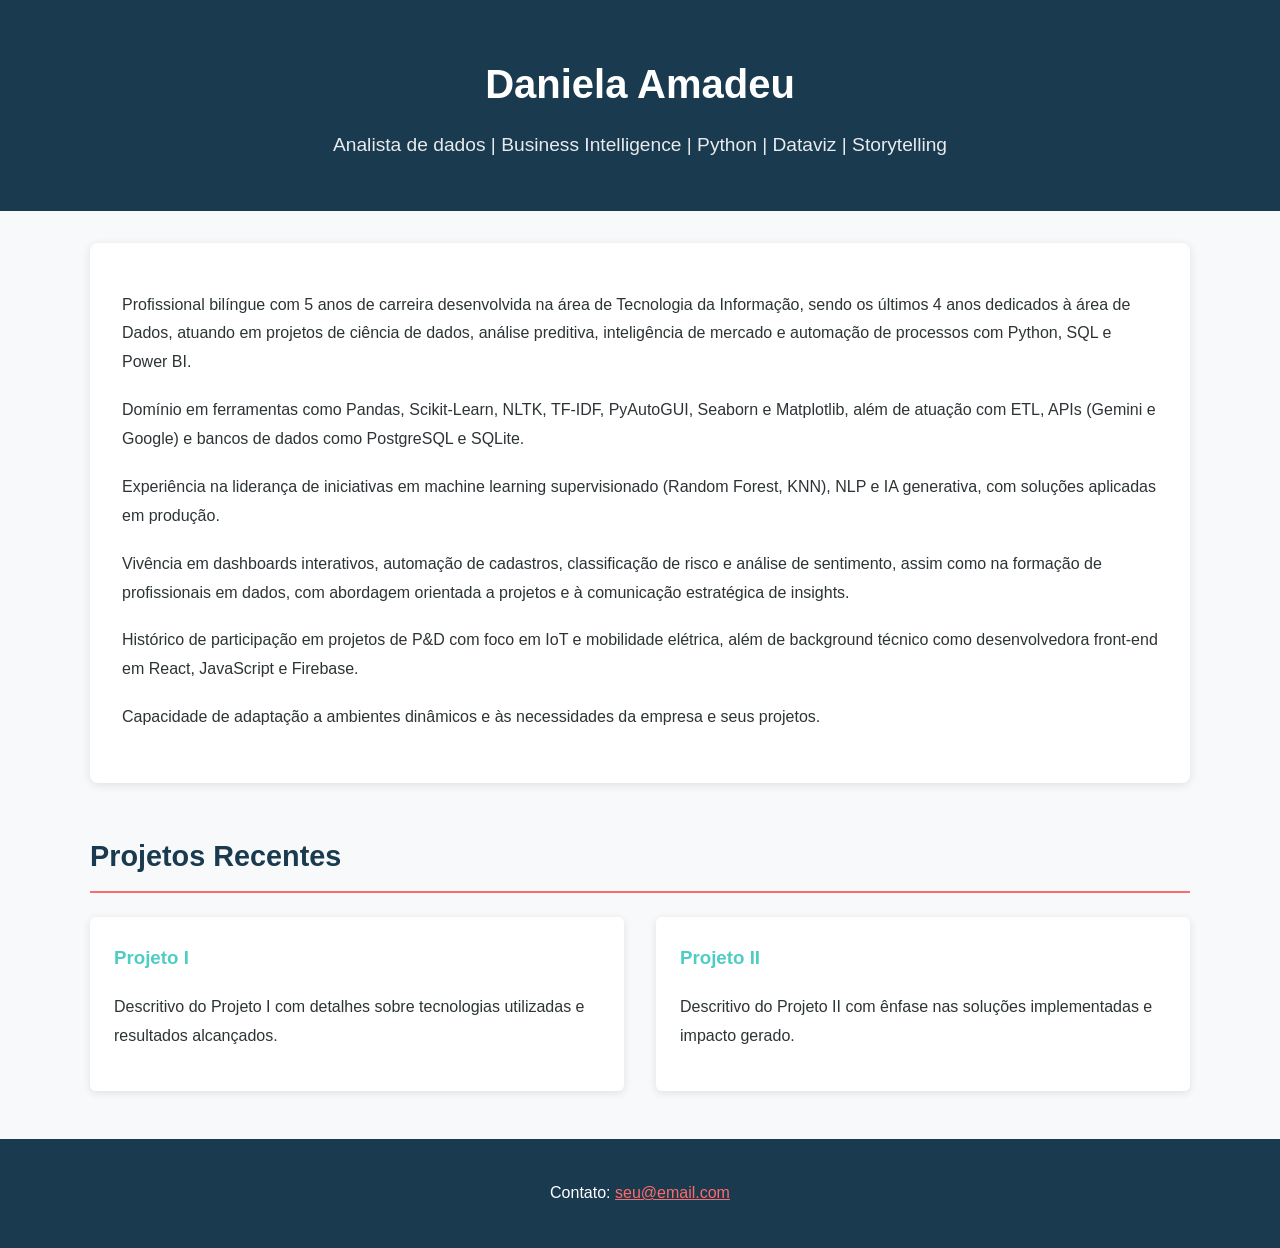
==== commit b225984d: "Portfolio update" ====
--- a/index.html
+++ b/index.html
@@ -1,221 +1,51 @@
 <!DOCTYPE html>
-<html lang="pt-br" class="no-js">
-   <head>
-      <!-- Meta -->
-      <title>Home</title>
-      <meta charset="UTF-8">
-      <meta name="description" content="Free HTML template">
-      <meta name="keywords" content="HTML, template, free">
-      <meta name="author" content="Nicola Tolin">
-      <meta name="viewport" content="width=device-width, initial-scale=1.0">
-      <!-- Styles -->
-      <link href="vendor/bootstrap/css/bootstrap.min.css" rel="stylesheet" type="text/css"/>
-      <link href="vendor/animate/animate.css" rel="stylesheet" type="text/css"/>
-      <link href="css/style.css" rel="stylesheet" type="text/css"/>
-   </head>
-   <body>
-      <nav class="navbar navbar-expand-lg navbar-dark">
-         <a class="navbar-brand mx-auto" href="index.html">
-         <img src="img/DANIELA AMADEU.png" height="22" alt="Logo">
-         </a>
-         <div id="toggler" class="wrapper custom-toggler navbar-toggler" data-toggle="collapse" data-target=".navbar-collapse">
-            <div class="menu-toggle">
-               <span class="icon-bars custom-toggler navbar-toggler-icon"></span>
+<html lang="pt-BR">
+<head>
+    <meta charset="UTF-8">
+    <meta name="viewport" content="width=device-width, initial-scale=1.0">
+    <title>Daniela Amadeu | Portfólio em Análise de Dados</title>
+    <link rel="stylesheet" href="style.css">
+</head>
+<body>
+    <header>
+        <div class="container">
+            <h1>Daniela Amadeu</h1>
+            <p class="headline">Analista de dados | Business Intelligence | Python | Dataviz | Storytelling</p>
+        </div>
+    </header>
+
+    <main class="container">
+        <section id="apresentacao">
+            <h2 class="sr-only">Apresentação Profissional</h2>
+            <div class="bio-text">
+                <p>Profissional bilíngue com 5 anos de carreira desenvolvida na área de Tecnologia da Informação, sendo os últimos 4 anos dedicados à área de Dados, atuando em projetos de ciência de dados, análise preditiva, inteligência de mercado e automação de processos com Python, SQL e Power BI.</p>
+                <p>Domínio em ferramentas como Pandas, Scikit-Learn, NLTK, TF-IDF, PyAutoGUI, Seaborn e Matplotlib, além de atuação com ETL, APIs (Gemini e Google) e bancos de dados como PostgreSQL e SQLite.</p>
+                <p>Experiência na liderança de iniciativas em machine learning supervisionado (Random Forest, KNN), NLP e IA generativa, com soluções aplicadas em produção.</p>
+                <p>Vivência em dashboards interativos, automação de cadastros, classificação de risco e análise de sentimento, assim como na formação de profissionais em dados, com abordagem orientada a projetos e à comunicação estratégica de insights.</p>
+                <p>Histórico de participação em projetos de P&D com foco em IoT e mobilidade elétrica, além de background técnico como desenvolvedora front-end em React, JavaScript e Firebase.</p>
+                <p>Capacidade de adaptação a ambientes dinâmicos e às necessidades da empresa e seus projetos.</p>
             </div>
-         </div>
-         <div id="toggle-nav" class="navbar-collapse collapse">
-            <ul class="navbar-nav">
-               <li class="nav-item"> <a class="nav-link" href="index.html">Inicio</a> </li>
-               <li class="nav-item"> <a class="nav-link" href="portfolio.html">Portfolio</a> </li>
-            </ul>
-            <div id="social"><p>Your it to gave life whom as. Favourable dissimilar resolution led for and had.</p></div>
-         </div>
-      </nav>
-      <!--<div class="Container">-->
-         <div class="Content">
-            <div class="Wrapper">
-               <!--Conteúdo em inglês-->
-               <div class="LeftContent col-xl-6 col-sm-12 split-image-left">
-                  <div class="row justify-content-center">
-                     <div class="col-9">
-                        <div class="row">
-                           <div class="">
+        </section>
 
-                              <h1>Professional Summary</h1>
-                              <p>
-                                 Data Analyst with experience in business, strategic, and organizational management. 
-                                 Proficient in utilizing Power BI, Viz, Storytelling, Git, SCRUM, and CRISP-DM 
-                                 methodologies, as well as DAX, SQL, R, Python, Statistics, and data modeling.
-                              </p>
+        <section id="projetos-recentes">
+            <h2>Projetos Recentes</h2>
+            <div class="two-columns">
+                <div class="project-card">
+                    <h3><a href="#">Projeto I</a></h3>
+                    <p>Descritivo do Projeto I com detalhes sobre tecnologias utilizadas e resultados alcançados.</p>
+                </div>
+                <div class="project-card">
+                    <h3><a href="#">Projeto II</a></h3>
+                    <p>Descritivo do Projeto II com ênfase nas soluções implementadas e impacto gerado.</p>
+                </div>
+            </div>
+        </section>
+    </main>
 
-                              <h1>Professional Experience</h1>
-                              <h2>Sancetur - Santa Cecília Turismo</h2>
-                              <i>07/2023 - 07/2023</i>
-                              <h3 text-size="14">Payment and Budget Analyst.</h3>
-                              <p>
-                                 Responsible for implementing best practices in data analysis development 
-                                 and ensuring technical alignment with the team and management. 
-                                 Obtaining data through the ERP system. Creating weekly reports for 
-                                 presentation to stakeholders.
-                              </p>
-
-                              <h2>Venturus Centro de Inovação Tecnológica</h2>
-                              <i>2020-2022</i>
-                              <h3 text-size="14">Data Analyst</h3>
-                              <p>
-                                 Delivery of complex data in a visually appealing and easily understandable 
-                                 format. Developing reports involving data extraction, transformation, 
-                                 and loading (ETL), SQL querying, data modeling, metric creation, 
-                                 storytelling, and data visualization.
-                              </p>
-
-                              <h3 text-size="14">Front-End Development Analyst</h3>
-                              <p>
-                                 Delivery of proof-of-concept projects that evolved into production 
-                                 applications. Utilized front-end development tools such as React.js, 
-                                 Bootstrap, Git, and Material Design for this project.
-                              </p>
-
-                              <h3 text-size="14">Chatbot Development Analyst</h3>
-                              <p>
-                                 Delivered a conditional structure that directed each service demand to a 
-                                 specific communication channel. Utilized Twilio as a tool and Scrumban as 
-                                 the development methodology.
-                              </p>
-
-                              <h2>Amadev Desenvolvimento</h2>
-                              <i>2018-2020</i>
-                              <h3 text-size="14">Web Developer</h3>
-                              <p>
-                                 Managed the development and maintenance of websites using Wordpress. 
-                                 Conducted requirements gathering in collaboration with stakeholders.
-                              </p>
-
-                              <h1>Academic Education/Education Background</h1>
-                              <ul>
-                                 <li>Post-Graduate: MBA in Data Science and Analytics, University of São Paulo <i>(Cancelled)</i></li>
-                                 <li>Undergraduate: Systems Analysis and Development, FATEC Itapetininga <i>(2014/2018)</i></li>
-                              </ul>
-
-                              <h1>Language:</h1>
-                              <p>Intermediate English.</p>
-
-                              <h1>Volunteer Work and Personal Projects</h1>
-
-                              <h2>Data Analysis Study Group</h2>
-                              <p>
-                                 Founder of a social study group. Primarily involved in project management,
-                                 organizing students, and leading group moderators. My main skills include
-                                 leadership, project management, and people management.
-                              </p>
-
-                              <h2>OUSS - Applicant Tracking System</h2>
-                              <h3>Business Intelligence Consulting</h3>
-                              <p>
-                                 Responsible for conducting market research and analyzing data to develop a 
-                                 product that delivers superior value to candidates compared to the 
-                                 traditional ATS (Applicant Tracking System) market.
-                              </p>
-
-
-                           </div>
-                        </div>
-                     </div>
-                  </div>
-               </div>
-               <!--Conteúdo em português-->
-               <div class="RightContent col-xl-6 col-sm-12 split-image-right">
-                  <div class="row justify-content-center">
-                     <div class="col-9">
-                        <div class="row">
-                           <div class="">
-
-                              <h1>Resumo profissional</h1>
-                              <p>
-                              Analista de dados com experiência em negócios, gestão estratégica e organizacional. Utiliza 
-                              Power Bi, Viz, Storytelling, Git, metodologia SCRUM e CRISP-DM, DAX, SQL, R, Python,
-                              Estatística e modelagem de dados.
-                              </p>
-
-                              <h1>Experiência profissional</h1>
-
-                              <h2>Sancetur - Santa Cecília Turismo</h2>
-                              <i>07/2023 - 07/2023</i>
-                              <h3 text-size="14">Analista de pagamento e orçamento</h3>
-                              <p>
-                              Responsável pelas boas práticas do desenvolvimento em análise de dados e alinhamento técnico 
-                              com o time e gestão. Obtenção de dados pelo ERP. Criação de relatórios semanais para 
-                              apresentação aos stakeholders.
-                              </p>
-                              
-                              <h2>Venturus Centro de Inovação Tecnológica</h2>
-                              <i>2020-2022</i>
-                              <h3 text-size="14">Analista de dados</h3>
-                              <p>
-                                 Entrega de dados complexos em um formato visualmente atraente e fácil de entender.
-                                 Desenvolvimento de relatórios com obtenção dos dados crus, ETL, consulta em SQL, modelagem de 
-                                 dados, criação de métricas, storytelling e visualização de dados
-                              </p>
-                              <h3 text-size="14">Analista de desenvolvimento front-end</h3>
-                              <p>
-                                 Entrega de provas de conceito que se tornaram aplicações em produção. Para esse projeto utilizou 
-                                 ferramentas de desenvolvimento front-end como React.js, Bootstrap, Git, Material design.
-                              </p>
-                              <h3 text-size="14">Analista de desenvolvimento de chatbot</h3>
-                              <p>
-                                 Entrega de uma estrutura condicional que direcionava cada demanda de atendimento para um 
-                                 canal de comunicação específico. Ferramenta Twilio e Scrumban como metodologia de 
-                                 desenvolvimento.
-                              </p>
-                              <h2>Amadev Desenvolvimento</h2>
-                              <i>2018-2020</i>
-                              <h3 text-size="14">Desenvolvedora web</h3>
-                              <p>
-                                Entreguei o desenvolvimento e a manutenção de websites em Wordpress. Levantamento de 
-                                requisitos junto aos stakeholders
-                              </p>
-
-                              <h1>Formação Acadêmica</h1>
-                              <ul>
-                                 <li>Pós-graduação: MBA em Ciência de Dados e Analytics, USP <i>(Cancelado)</i></li>
-                                 <li>Graduação: Análise e Desenvolvimento de Sistemas, FATEC Itapetininga <i>(2014/2018)</i></li>
-                              </ul>
-
-                              <h1>Idioma:</h1>
-                              <p>Inglês intermediário.</p>
-
-                              <h1>Voluntariado e projetos pessoais</h1>
-
-                              <h2>Grupo de estudos análise de dados</h2>
-                              <p>
-                                 Fundadora de um grupo de estudos de cunho social. Atuo majoritariamente na gestão do projeto, 
-                                 organizando os estudantes e na direção dos moderadores do grupo. Minha principal skill é a 
-                                 liderança, gestão de projetos e pessoas.
-                              </p>
-
-                              <h2>OUSS - Applicant Tracking System</h2>
-                              <h3>Consultoria de inteligência de negócios</h3>
-                              <p>
-                                 Responsável pela elaboração de pesquisa de mercado e análise dos dados para desenvolver 
-                                 produto que entregasse valor ao candidato superior ao mercado de ATS tradicional.
-                              </p>
-
-                           </div>
-                        </div>
-                     </div>
-                  </div>
-               </div>
-            </div>
-         </div>
-      <!--</div>-->
-      <!-- Javascript -->
-      <script src="vendor/jquery.min.js"></script>
-      <script src="vendor/bootstrap/js/bootstrap.min.js"></script>
-      <script src="vendor/wow/wow.js"></script>
-      <script src="js/script.js"></script>
-      <script>
-         new WOW().init();
-      </script>
-      <!-- End Javascript -->
-   </body>
+    <footer>
+        <div class="container">
+            <p>Contato: <a href="mailto:seu@email.com">seu@email.com</a></p>
+        </div>
+    </footer>
+</body>
 </html>
--- a/style.css
+++ b/style.css
@@ -0,0 +1,153 @@
+/* Estilos Gerais */
+:root {
+    --primary-color: #1A3A4F;  /* Azul petróleo */
+    --secondary-color: #4ECDC4; /* Azul elétrico */
+    --accent-color: #FF6B6B;   /* Coral */
+    --text-color: #2D3436;     /* Cinza escuro */
+    --bg-color: #F8F9FA;       /* Branco gelo */
+}
+
+body {
+    font-family: 'Segoe UI', Tahoma, Geneva, Verdana, sans-serif;
+    line-height: 1.8;
+    margin: 0;
+    padding: 0;
+    background-color: var(--bg-color);
+    color: var(--text-color);
+}
+
+a {
+    color: var(--secondary-color);
+}
+
+a:hover {
+    color: var(--accent-color);
+}
+
+.container {
+    width: 90%;
+    max-width: 1100px;
+    margin: 0 auto;
+}
+
+.sr-only {
+    position: absolute;
+    width: 1px;
+    height: 1px;
+    padding: 0;
+    margin: -1px;
+    overflow: hidden;
+    clip: rect(0, 0, 0, 0);
+    white-space: nowrap;
+    border: 0;
+}
+
+/* Cabeçalho */
+header {
+    background: var(--primary-color);
+    color: white;
+    text-align: center;
+    padding: 3rem 0;
+    margin-bottom: 2rem;
+}
+
+header h1 {
+    font-size: 2.5rem;
+    margin: 0;
+    padding: 0;
+}
+
+.headline {
+    font-size: 1.2rem;
+    font-weight: 300;
+    margin: 0.5rem 0 0;
+    opacity: 0.9;
+}
+
+/* Bio */
+.bio-text {
+    background: white;
+    padding: 2rem;
+    border-radius: 8px;
+    box-shadow: 0 2px 10px rgba(0,0,0,0.1);
+    margin-bottom: 3rem;
+}
+
+.bio-text p {
+    margin-bottom: 1.2rem;
+}
+
+/* Projetos */
+#projetos-recentes {
+    margin-bottom: 3rem;
+}
+
+#projetos-recentes h2 {
+    color: var(--primary-color);
+    font-size: 1.8rem;
+    margin-bottom: 1.5rem;
+    padding-bottom: 0.5rem;
+    border-bottom: 2px solid var(--accent-color);
+}
+
+.two-columns {
+    display: grid;
+    grid-template-columns: 1fr 1fr;
+    gap: 2rem;
+}
+
+.project-card {
+    background: white;
+    padding: 1.5rem;
+    border-radius: 6px;
+    box-shadow: 0 2px 8px rgba(0,0,0,0.1);
+    transition: transform 0.3s ease;
+}
+
+.project-card:hover {
+    transform: translateY(-5px);
+    border-left: 3px solid var(--accent-color); /* Destaque sutil */
+}
+
+.project-card h3 {
+    margin-top: 0;
+    color: var(--secondary-color);
+}
+
+.project-card h3 a {
+    color: inherit;
+    text-decoration: none;
+}
+
+.project-card h3 a:hover {
+    color: var(--accent-color);
+    text-decoration: underline;
+}
+
+/* Rodapé */
+footer {
+    background: var(--primary-color);
+    color: white;
+    text-align: center;
+    padding: 1.5rem 0;
+    margin-top: 3rem;
+}
+
+footer a {
+    color: var(--accent-color);
+}
+
+/* Responsividade */
+@media (max-width: 768px) {
+    .two-columns {
+        grid-template-columns: 1fr;
+    }
+    
+    header h1 {
+        font-size: 2rem;
+    }
+    
+    .headline {
+        font-size: 1rem;
+    }
+}
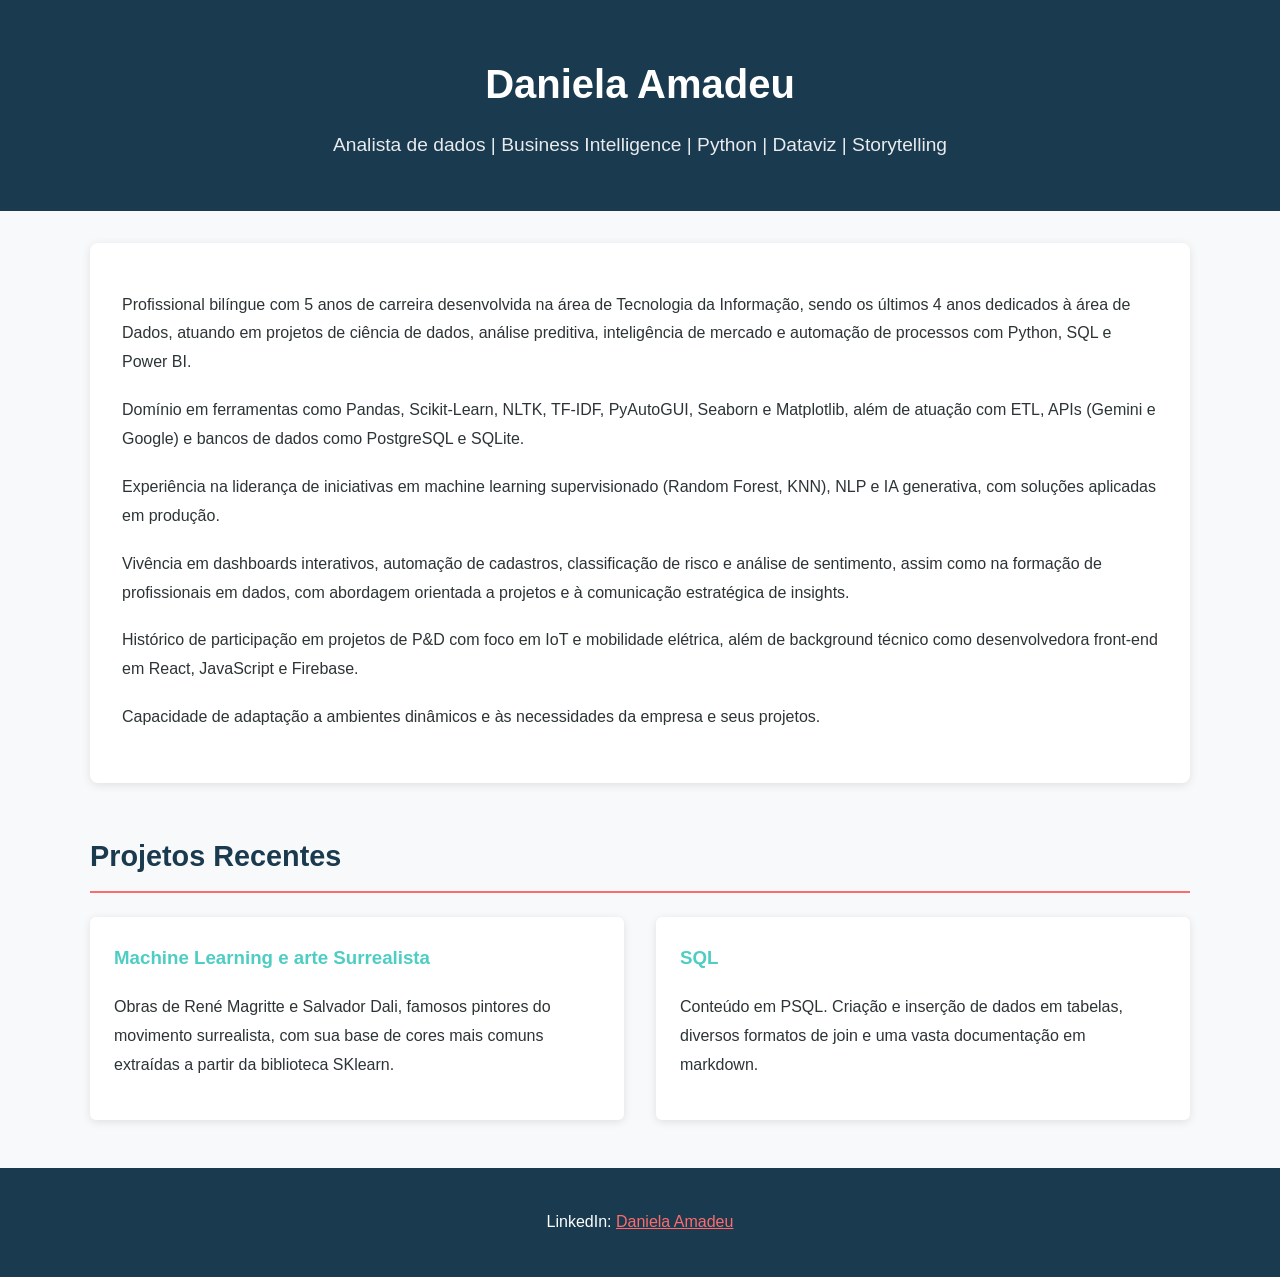
==== commit cabb8908: "inserindo projetos e url do linkedin" ====
--- a/index.html
+++ b/index.html
@@ -31,12 +31,12 @@
             <h2>Projetos Recentes</h2>
             <div class="two-columns">
                 <div class="project-card">
-                    <h3><a href="#">Projeto I</a></h3>
-                    <p>Descritivo do Projeto I com detalhes sobre tecnologias utilizadas e resultados alcançados.</p>
+                    <h3><a href="https://github.com/daniamadev/surrealism-patterns">Machine Learning e arte Surrealista</a></h3>
+                    <p>Obras de René Magritte e Salvador Dali, famosos pintores do movimento surrealista, com sua base de cores mais comuns extraídas a partir da biblioteca SKlearn.</p>
                 </div>
                 <div class="project-card">
-                    <h3><a href="#">Projeto II</a></h3>
-                    <p>Descritivo do Projeto II com ênfase nas soluções implementadas e impacto gerado.</p>
+                    <h3><a href="https://github.com/daniamadev/sql">SQL</a></h3>
+                    <p>Conteúdo em PSQL. Criação e inserção de dados em tabelas, diversos formatos de join e uma vasta documentação em markdown.</p>
                 </div>
             </div>
         </section>
@@ -44,7 +44,7 @@
 
     <footer>
         <div class="container">
-            <p>Contato: <a href="mailto:seu@email.com">seu@email.com</a></p>
+            <p>LinkedIn: <a href="https://www.linkedin.com/in/daniela-amadeu/">Daniela Amadeu</a></p>
         </div>
     </footer>
 </body>
